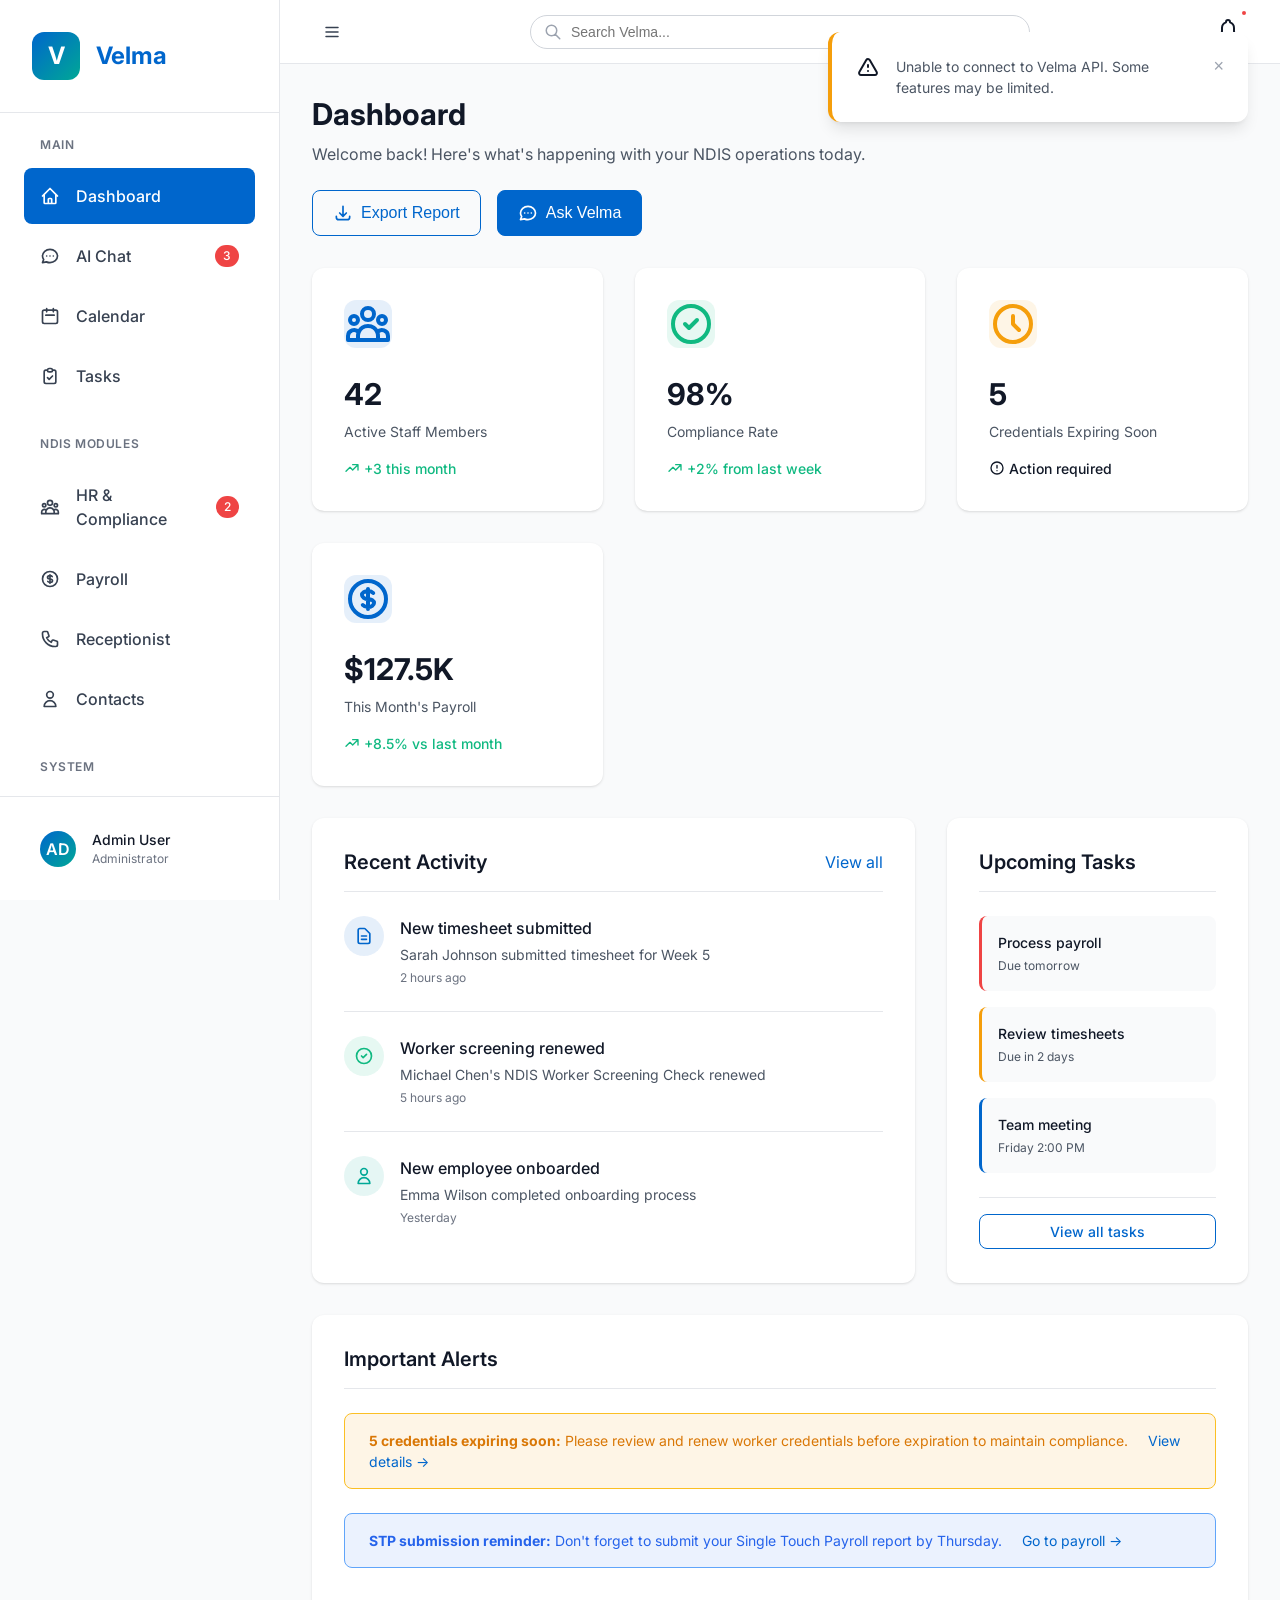
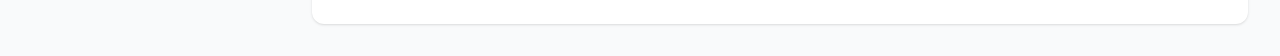
==== frontend/index.html @ ee61bc38 "Add clinical-styled HTML5 frontend with modern UX This commit adds a complete, production-ready fron" ====
<!DOCTYPE html>
<html lang="en">
<head>
    <meta charset="UTF-8">
    <meta name="viewport" content="width=device-width, initial-scale=1.0">
    <meta name="description" content="Velma - NDIS Virtual AI Executive Suite">
    <title>Velma Dashboard - NDIS AI Assistant</title>

    <!-- Fonts -->
    <link rel="preconnect" href="https://fonts.googleapis.com">
    <link rel="preconnect" href="https://fonts.gstatic.com" crossorigin>
    <link href="https://fonts.googleapis.com/css2?family=Inter:wght@400;500;600;700&display=swap" rel="stylesheet">

    <!-- Styles -->
    <link rel="stylesheet" href="css/velma-core.css">
    <link rel="stylesheet" href="css/velma-components.css">

    <!-- Favicon -->
    <link rel="icon" href="data:image/svg+xml,<svg xmlns='http://www.w3.org/2000/svg' viewBox='0 0 100 100'><text y='.9em' font-size='90'>🤖</text></svg>">
</head>
<body>
    <!-- Sidebar Navigation -->
    <aside class="sidebar" id="sidebar">
        <div class="sidebar-header">
            <a href="index.html" class="sidebar-logo">
                <div class="sidebar-logo-icon">V</div>
                <span>Velma</span>
            </a>
        </div>

        <nav class="sidebar-nav">
            <!-- Main Navigation -->
            <div class="sidebar-nav-section">
                <h6 class="sidebar-nav-title">Main</h6>
                <a href="index.html" class="sidebar-nav-item active">
                    <svg class="sidebar-nav-icon" fill="none" stroke="currentColor" viewBox="0 0 24 24">
                        <path stroke-linecap="round" stroke-linejoin="round" stroke-width="2" d="M3 12l2-2m0 0l7-7 7 7M5 10v10a1 1 0 001 1h3m10-11l2 2m-2-2v10a1 1 0 01-1 1h-3m-6 0a1 1 0 001-1v-4a1 1 0 011-1h2a1 1 0 011 1v4a1 1 0 001 1m-6 0h6"/>
                    </svg>
                    Dashboard
                </a>
                <a href="chat.html" class="sidebar-nav-item">
                    <svg class="sidebar-nav-icon" fill="none" stroke="currentColor" viewBox="0 0 24 24">
                        <path stroke-linecap="round" stroke-linejoin="round" stroke-width="2" d="M8 12h.01M12 12h.01M16 12h.01M21 12c0 4.418-4.03 8-9 8a9.863 9.863 0 01-4.255-.949L3 20l1.395-3.72C3.512 15.042 3 13.574 3 12c0-4.418 4.03-8 9-8s9 3.582 9 8z"/>
                    </svg>
                    AI Chat
                    <span class="sidebar-nav-badge">3</span>
                </a>
                <a href="calendar.html" class="sidebar-nav-item">
                    <svg class="sidebar-nav-icon" fill="none" stroke="currentColor" viewBox="0 0 24 24">
                        <path stroke-linecap="round" stroke-linejoin="round" stroke-width="2" d="M8 7V3m8 4V3m-9 8h10M5 21h14a2 2 0 002-2V7a2 2 0 00-2-2H5a2 2 0 00-2 2v12a2 2 0 002 2z"/>
                    </svg>
                    Calendar
                </a>
                <a href="tasks.html" class="sidebar-nav-item">
                    <svg class="sidebar-nav-icon" fill="none" stroke="currentColor" viewBox="0 0 24 24">
                        <path stroke-linecap="round" stroke-linejoin="round" stroke-width="2" d="M9 5H7a2 2 0 00-2 2v12a2 2 0 002 2h10a2 2 0 002-2V7a2 2 0 00-2-2h-2M9 5a2 2 0 002 2h2a2 2 0 002-2M9 5a2 2 0 012-2h2a2 2 0 012 2m-6 9l2 2 4-4"/>
                    </svg>
                    Tasks
                </a>
            </div>

            <!-- NDIS Modules -->
            <div class="sidebar-nav-section">
                <h6 class="sidebar-nav-title">NDIS Modules</h6>
                <a href="hr.html" class="sidebar-nav-item">
                    <svg class="sidebar-nav-icon" fill="none" stroke="currentColor" viewBox="0 0 24 24">
                        <path stroke-linecap="round" stroke-linejoin="round" stroke-width="2" d="M17 20h5v-2a3 3 0 00-5.356-1.857M17 20H7m10 0v-2c0-.656-.126-1.283-.356-1.857M7 20H2v-2a3 3 0 015.356-1.857M7 20v-2c0-.656.126-1.283.356-1.857m0 0a5.002 5.002 0 019.288 0M15 7a3 3 0 11-6 0 3 3 0 016 0zm6 3a2 2 0 11-4 0 2 2 0 014 0zM7 10a2 2 0 11-4 0 2 2 0 014 0z"/>
                    </svg>
                    HR & Compliance
                    <span class="sidebar-nav-badge">2</span>
                </a>
                <a href="payroll.html" class="sidebar-nav-item">
                    <svg class="sidebar-nav-icon" fill="none" stroke="currentColor" viewBox="0 0 24 24">
                        <path stroke-linecap="round" stroke-linejoin="round" stroke-width="2" d="M12 8c-1.657 0-3 .895-3 2s1.343 2 3 2 3 .895 3 2-1.343 2-3 2m0-8c1.11 0 2.08.402 2.599 1M12 8V7m0 1v8m0 0v1m0-1c-1.11 0-2.08-.402-2.599-1M21 12a9 9 0 11-18 0 9 9 0 0118 0z"/>
                    </svg>
                    Payroll
                </a>
                <a href="receptionist.html" class="sidebar-nav-item">
                    <svg class="sidebar-nav-icon" fill="none" stroke="currentColor" viewBox="0 0 24 24">
                        <path stroke-linecap="round" stroke-linejoin="round" stroke-width="2" d="M3 5a2 2 0 012-2h3.28a1 1 0 01.948.684l1.498 4.493a1 1 0 01-.502 1.21l-2.257 1.13a11.042 11.042 0 005.516 5.516l1.13-2.257a1 1 0 011.21-.502l4.493 1.498a1 1 0 01.684.949V19a2 2 0 01-2 2h-1C9.716 21 3 14.284 3 6V5z"/>
                    </svg>
                    Receptionist
                </a>
                <a href="contacts.html" class="sidebar-nav-item">
                    <svg class="sidebar-nav-icon" fill="none" stroke="currentColor" viewBox="0 0 24 24">
                        <path stroke-linecap="round" stroke-linejoin="round" stroke-width="2" d="M16 7a4 4 0 11-8 0 4 4 0 018 0zM12 14a7 7 0 00-7 7h14a7 7 0 00-7-7z"/>
                    </svg>
                    Contacts
                </a>
            </div>

            <!-- Settings -->
            <div class="sidebar-nav-section">
                <h6 class="sidebar-nav-title">System</h6>
                <a href="settings.html" class="sidebar-nav-item">
                    <svg class="sidebar-nav-icon" fill="none" stroke="currentColor" viewBox="0 0 24 24">
                        <path stroke-linecap="round" stroke-linejoin="round" stroke-width="2" d="M10.325 4.317c.426-1.756 2.924-1.756 3.35 0a1.724 1.724 0 002.573 1.066c1.543-.94 3.31.826 2.37 2.37a1.724 1.724 0 001.065 2.572c1.756.426 1.756 2.924 0 3.35a1.724 1.724 0 00-1.066 2.573c.94 1.543-.826 3.31-2.37 2.37a1.724 1.724 0 00-2.572 1.065c-.426 1.756-2.924 1.756-3.35 0a1.724 1.724 0 00-2.573-1.066c-1.543.94-3.31-.826-2.37-2.37a1.724 1.724 0 00-1.065-2.572c-1.756-.426-1.756-2.924 0-3.35a1.724 1.724 0 001.066-2.573c-.94-1.543.826-3.31 2.37-2.37.996.608 2.296.07 2.572-1.065z"/>
                        <path stroke-linecap="round" stroke-linejoin="round" stroke-width="2" d="M15 12a3 3 0 11-6 0 3 3 0 016 0z"/>
                    </svg>
                    Settings
                </a>
                <a href="help.html" class="sidebar-nav-item">
                    <svg class="sidebar-nav-icon" fill="none" stroke="currentColor" viewBox="0 0 24 24">
                        <path stroke-linecap="round" stroke-linejoin="round" stroke-width="2" d="M8.228 9c.549-1.165 2.03-2 3.772-2 2.21 0 4 1.343 4 3 0 1.4-1.278 2.575-3.006 2.907-.542.104-.994.54-.994 1.093m0 3h.01M21 12a9 9 0 11-18 0 9 9 0 0118 0z"/>
                    </svg>
                    Help
                </a>
            </div>
        </nav>

        <div class="sidebar-footer">
            <div class="topbar-user">
                <div class="topbar-user-avatar">AD</div>
                <div class="topbar-user-info">
                    <div class="topbar-user-name">Admin User</div>
                    <div class="topbar-user-role">Administrator</div>
                </div>
            </div>
        </div>
    </aside>

    <!-- Top Bar -->
    <header class="topbar">
        <button class="btn btn-ghost btn-icon" id="menuToggle" aria-label="Toggle menu">
            <svg width="24" height="24" fill="none" stroke="currentColor" viewBox="0 0 24 24">
                <path stroke-linecap="round" stroke-linejoin="round" stroke-width="2" d="M4 6h16M4 12h16M4 18h16"/>
            </svg>
        </button>

        <div class="topbar-search">
            <svg class="topbar-search-icon" fill="none" stroke="currentColor" viewBox="0 0 24 24">
                <path stroke-linecap="round" stroke-linejoin="round" stroke-width="2" d="M21 21l-6-6m2-5a7 7 0 11-14 0 7 7 0 0114 0z"/>
            </svg>
            <input type="search" placeholder="Search Velma..." aria-label="Search">
        </div>

        <div class="topbar-actions">
            <div class="topbar-notification" role="button" aria-label="Notifications">
                <svg width="24" height="24" fill="none" stroke="currentColor" viewBox="0 0 24 24">
                    <path stroke-linecap="round" stroke-linejoin="round" stroke-width="2" d="M15 17h5l-1.405-1.405A2.032 2.032 0 0118 14.158V11a6.002 6.002 0 00-4-5.659V5a2 2 0 10-4 0v.341C7.67 6.165 6 8.388 6 11v3.159c0 .538-.214 1.055-.595 1.436L4 17h5m6 0v1a3 3 0 11-6 0v-1m6 0H9"/>
                </svg>
                <span class="topbar-notification-badge"></span>
            </div>
        </div>
    </header>

    <!-- Main Content -->
    <main class="main-content">
        <!-- Page Header -->
        <div class="page-header">
            <h1 class="page-title">Dashboard</h1>
            <p class="page-subtitle">Welcome back! Here's what's happening with your NDIS operations today.</p>
            <div class="page-actions">
                <button class="btn btn-outline">
                    <svg width="20" height="20" fill="none" stroke="currentColor" viewBox="0 0 24 24">
                        <path stroke-linecap="round" stroke-linejoin="round" stroke-width="2" d="M4 16v1a3 3 0 003 3h10a3 3 0 003-3v-1m-4-4l-4 4m0 0l-4-4m4 4V4"/>
                    </svg>
                    Export Report
                </button>
                <button class="btn btn-primary" onclick="window.location.href='chat.html'">
                    <svg width="20" height="20" fill="none" stroke="currentColor" viewBox="0 0 24 24">
                        <path stroke-linecap="round" stroke-linejoin="round" stroke-width="2" d="M8 12h.01M12 12h.01M16 12h.01M21 12c0 4.418-4.03 8-9 8a9.863 9.863 0 01-4.255-.949L3 20l1.395-3.72C3.512 15.042 3 13.574 3 12c0-4.418 4.03-8 9-8s9 3.582 9 8z"/>
                    </svg>
                    Ask Velma
                </button>
            </div>
        </div>

        <!-- Dashboard Stats -->
        <div class="dashboard-grid">
            <div class="stat-card">
                <div class="stat-card-header">
                    <div class="stat-card-icon primary">
                        <svg fill="none" stroke="currentColor" viewBox="0 0 24 24">
                            <path stroke-linecap="round" stroke-linejoin="round" stroke-width="2" d="M17 20h5v-2a3 3 0 00-5.356-1.857M17 20H7m10 0v-2c0-.656-.126-1.283-.356-1.857M7 20H2v-2a3 3 0 015.356-1.857M7 20v-2c0-.656.126-1.283.356-1.857m0 0a5.002 5.002 0 019.288 0M15 7a3 3 0 11-6 0 3 3 0 016 0zm6 3a2 2 0 11-4 0 2 2 0 014 0zM7 10a2 2 0 11-4 0 2 2 0 014 0z"/>
                        </svg>
                    </div>
                </div>
                <div class="stat-card-value">42</div>
                <div class="stat-card-label">Active Staff Members</div>
                <div class="stat-card-trend up">
                    <svg width="16" height="16" fill="none" stroke="currentColor" viewBox="0 0 24 24">
                        <path stroke-linecap="round" stroke-linejoin="round" stroke-width="2" d="M13 7h8m0 0v8m0-8l-8 8-4-4-6 6"/>
                    </svg>
                    <span>+3 this month</span>
                </div>
            </div>

            <div class="stat-card">
                <div class="stat-card-header">
                    <div class="stat-card-icon success">
                        <svg fill="none" stroke="currentColor" viewBox="0 0 24 24">
                            <path stroke-linecap="round" stroke-linejoin="round" stroke-width="2" d="M9 12l2 2 4-4m6 2a9 9 0 11-18 0 9 9 0 0118 0z"/>
                        </svg>
                    </div>
                </div>
                <div class="stat-card-value">98%</div>
                <div class="stat-card-label">Compliance Rate</div>
                <div class="stat-card-trend up">
                    <svg width="16" height="16" fill="none" stroke="currentColor" viewBox="0 0 24 24">
                        <path stroke-linecap="round" stroke-linejoin="round" stroke-width="2" d="M13 7h8m0 0v8m0-8l-8 8-4-4-6 6"/>
                    </svg>
                    <span>+2% from last week</span>
                </div>
            </div>

            <div class="stat-card">
                <div class="stat-card-header">
                    <div class="stat-card-icon warning">
                        <svg fill="none" stroke="currentColor" viewBox="0 0 24 24">
                            <path stroke-linecap="round" stroke-linejoin="round" stroke-width="2" d="M12 8v4l3 3m6-3a9 9 0 11-18 0 9 9 0 0118 0z"/>
                        </svg>
                    </div>
                </div>
                <div class="stat-card-value">5</div>
                <div class="stat-card-label">Credentials Expiring Soon</div>
                <div class="stat-card-trend">
                    <svg width="16" height="16" fill="none" stroke="currentColor" viewBox="0 0 24 24">
                        <path stroke-linecap="round" stroke-linejoin="round" stroke-width="2" d="M12 8v4m0 4h.01M21 12a9 9 0 11-18 0 9 9 0 0118 0z"/>
                    </svg>
                    <span>Action required</span>
                </div>
            </div>

            <div class="stat-card">
                <div class="stat-card-header">
                    <div class="stat-card-icon primary">
                        <svg fill="none" stroke="currentColor" viewBox="0 0 24 24">
                            <path stroke-linecap="round" stroke-linejoin="round" stroke-width="2" d="M12 8c-1.657 0-3 .895-3 2s1.343 2 3 2 3 .895 3 2-1.343 2-3 2m0-8c1.11 0 2.08.402 2.599 1M12 8V7m0 1v8m0 0v1m0-1c-1.11 0-2.08-.402-2.599-1M21 12a9 9 0 11-18 0 9 9 0 0118 0z"/>
                        </svg>
                    </div>
                </div>
                <div class="stat-card-value">$127.5K</div>
                <div class="stat-card-label">This Month's Payroll</div>
                <div class="stat-card-trend up">
                    <svg width="16" height="16" fill="none" stroke="currentColor" viewBox="0 0 24 24">
                        <path stroke-linecap="round" stroke-linejoin="round" stroke-width="2" d="M13 7h8m0 0v8m0-8l-8 8-4-4-6 6"/>
                    </svg>
                    <span>+8.5% vs last month</span>
                </div>
            </div>
        </div>

        <!-- Quick Actions & Recent Activity -->
        <div style="display: grid; grid-template-columns: 2fr 1fr; gap: var(--spacing-xl); margin-bottom: var(--spacing-xl);">
            <!-- Recent Activity -->
            <div class="card">
                <div class="card-header">
                    <h3 class="card-title">Recent Activity</h3>
                    <a href="#" class="text-primary">View all</a>
                </div>
                <div class="card-body">
                    <div style="display: flex; flex-direction: column; gap: var(--spacing-lg);">
                        <div style="display: flex; gap: var(--spacing-md); padding-bottom: var(--spacing-lg); border-bottom: 1px solid var(--color-gray-200);">
                            <div style="width: 40px; height: 40px; border-radius: var(--radius-full); background-color: rgba(0, 102, 204, 0.1); color: var(--color-primary); display: flex; align-items: center; justify-content: center; flex-shrink: 0;">
                                <svg width="20" height="20" fill="none" stroke="currentColor" viewBox="0 0 24 24">
                                    <path stroke-linecap="round" stroke-linejoin="round" stroke-width="2" d="M9 12h6m-6 4h6m2 5H7a2 2 0 01-2-2V5a2 2 0 012-2h5.586a1 1 0 01.707.293l5.414 5.414a1 1 0 01.293.707V19a2 2 0 01-2 2z"/>
                                </svg>
                            </div>
                            <div style="flex: 1;">
                                <div style="font-weight: var(--font-weight-medium); color: var(--color-gray-900); margin-bottom: var(--spacing-xs);">New timesheet submitted</div>
                                <div style="font-size: var(--font-size-sm); color: var(--color-gray-600);">Sarah Johnson submitted timesheet for Week 5</div>
                                <div style="font-size: var(--font-size-xs); color: var(--color-gray-500); margin-top: var(--spacing-xs);">2 hours ago</div>
                            </div>
                        </div>

                        <div style="display: flex; gap: var(--spacing-md); padding-bottom: var(--spacing-lg); border-bottom: 1px solid var(--color-gray-200);">
                            <div style="width: 40px; height: 40px; border-radius: var(--radius-full); background-color: rgba(16, 185, 129, 0.1); color: var(--color-success); display: flex; align-items: center; justify-content: center; flex-shrink: 0;">
                                <svg width="20" height="20" fill="none" stroke="currentColor" viewBox="0 0 24 24">
                                    <path stroke-linecap="round" stroke-linejoin="round" stroke-width="2" d="M9 12l2 2 4-4m6 2a9 9 0 11-18 0 9 9 0 0118 0z"/>
                                </svg>
                            </div>
                            <div style="flex: 1;">
                                <div style="font-weight: var(--font-weight-medium); color: var(--color-gray-900); margin-bottom: var(--spacing-xs);">Worker screening renewed</div>
                                <div style="font-size: var(--font-size-sm); color: var(--color-gray-600);">Michael Chen's NDIS Worker Screening Check renewed</div>
                                <div style="font-size: var(--font-size-xs); color: var(--color-gray-500); margin-top: var(--spacing-xs);">5 hours ago</div>
                            </div>
                        </div>

                        <div style="display: flex; gap: var(--spacing-md);">
                            <div style="width: 40px; height: 40px; border-radius: var(--radius-full); background-color: rgba(0, 168, 150, 0.1); color: var(--color-secondary); display: flex; align-items: center; justify-content: center; flex-shrink: 0;">
                                <svg width="20" height="20" fill="none" stroke="currentColor" viewBox="0 0 24 24">
                                    <path stroke-linecap="round" stroke-linejoin="round" stroke-width="2" d="M16 7a4 4 0 11-8 0 4 4 0 018 0zM12 14a7 7 0 00-7 7h14a7 7 0 00-7-7z"/>
                                </svg>
                            </div>
                            <div style="flex: 1;">
                                <div style="font-weight: var(--font-weight-medium); color: var(--color-gray-900); margin-bottom: var(--spacing-xs);">New employee onboarded</div>
                                <div style="font-size: var(--font-size-sm); color: var(--color-gray-600);">Emma Wilson completed onboarding process</div>
                                <div style="font-size: var(--font-size-xs); color: var(--color-gray-500); margin-top: var(--spacing-xs);">Yesterday</div>
                            </div>
                        </div>
                    </div>
                </div>
            </div>

            <!-- Upcoming Tasks -->
            <div class="card">
                <div class="card-header">
                    <h3 class="card-title">Upcoming Tasks</h3>
                </div>
                <div class="card-body">
                    <div style="display: flex; flex-direction: column; gap: var(--spacing-md);">
                        <div style="padding: var(--spacing-md); background-color: var(--color-gray-50); border-radius: var(--radius-lg); border-left: 3px solid var(--color-error);">
                            <div style="font-weight: var(--font-weight-medium); font-size: var(--font-size-sm); margin-bottom: var(--spacing-xs);">Process payroll</div>
                            <div style="font-size: var(--font-size-xs); color: var(--color-gray-600);">Due tomorrow</div>
                        </div>
                        <div style="padding: var(--spacing-md); background-color: var(--color-gray-50); border-radius: var(--radius-lg); border-left: 3px solid var(--color-warning);">
                            <div style="font-weight: var(--font-weight-medium); font-size: var(--font-size-sm); margin-bottom: var(--spacing-xs);">Review timesheets</div>
                            <div style="font-size: var(--font-size-xs); color: var(--color-gray-600);">Due in 2 days</div>
                        </div>
                        <div style="padding: var(--spacing-md); background-color: var(--color-gray-50); border-radius: var(--radius-lg); border-left: 3px solid var(--color-primary);">
                            <div style="font-weight: var(--font-weight-medium); font-size: var(--font-size-sm); margin-bottom: var(--spacing-xs);">Team meeting</div>
                            <div style="font-size: var(--font-size-xs); color: var(--color-gray-600);">Friday 2:00 PM</div>
                        </div>
                    </div>
                </div>
                <div class="card-footer">
                    <a href="tasks.html" class="btn btn-outline btn-sm w-100">View all tasks</a>
                </div>
            </div>
        </div>

        <!-- Alerts & Notifications -->
        <div class="card">
            <div class="card-header">
                <h3 class="card-title">Important Alerts</h3>
            </div>
            <div class="card-body">
                <div class="alert alert-warning">
                    <strong>5 credentials expiring soon:</strong> Please review and renew worker credentials before expiration to maintain compliance.
                    <a href="hr.html" style="margin-left: var(--spacing-md);">View details →</a>
                </div>
                <div class="alert alert-info mb-0">
                    <strong>STP submission reminder:</strong> Don't forget to submit your Single Touch Payroll report by Thursday.
                    <a href="payroll.html" style="margin-left: var(--spacing-md);">Go to payroll →</a>
                </div>
            </div>
        </div>
    </main>

    <!-- Toast Container -->
    <div class="toast-container" id="toastContainer"></div>

    <!-- Scripts -->
    <script src="js/velma-core.js"></script>
    <script src="js/dashboard.js"></script>
</body>
</html>
---- frontend/css/velma-core.css ----
/*
 * Velma Clinical UI Framework
 * Modern, accessible, clinical-styled design system
 */

/* ===== CSS Variables (Design Tokens) ===== */
:root {
  /* Clinical Color Palette */
  --color-primary: #0066CC;
  --color-primary-light: #3385DB;
  --color-primary-dark: #004C99;
  --color-secondary: #00A896;
  --color-secondary-light: #33BBA9;
  --color-secondary-dark: #008577;

  /* Neutral Colors */
  --color-white: #FFFFFF;
  --color-gray-50: #F9FAFB;
  --color-gray-100: #F3F4F6;
  --color-gray-200: #E5E7EB;
  --color-gray-300: #D1D5DB;
  --color-gray-400: #9CA3AF;
  --color-gray-500: #6B7280;
  --color-gray-600: #4B5563;
  --color-gray-700: #374151;
  --color-gray-800: #1F2937;
  --color-gray-900: #111827;

  /* Semantic Colors */
  --color-success: #10B981;
  --color-success-light: #34D399;
  --color-success-dark: #059669;
  --color-warning: #F59E0B;
  --color-warning-light: #FBBF24;
  --color-warning-dark: #D97706;
  --color-error: #EF4444;
  --color-error-light: #F87171;
  --color-error-dark: #DC2626;
  --color-info: #3B82F6;
  --color-info-light: #60A5FA;
  --color-info-dark: #2563EB;

  /* Typography */
  --font-primary: 'Inter', -apple-system, BlinkMacSystemFont, 'Segoe UI', 'Roboto', 'Oxygen', 'Ubuntu', sans-serif;
  --font-mono: 'JetBrains Mono', 'SF Mono', Monaco, 'Cascadia Code', 'Roboto Mono', monospace;

  --font-size-xs: 0.75rem;      /* 12px */
  --font-size-sm: 0.875rem;     /* 14px */
  --font-size-base: 1rem;       /* 16px */
  --font-size-lg: 1.125rem;     /* 18px */
  --font-size-xl: 1.25rem;      /* 20px */
  --font-size-2xl: 1.5rem;      /* 24px */
  --font-size-3xl: 1.875rem;    /* 30px */
  --font-size-4xl: 2.25rem;     /* 36px */

  --font-weight-normal: 400;
  --font-weight-medium: 500;
  --font-weight-semibold: 600;
  --font-weight-bold: 700;

  --line-height-tight: 1.25;
  --line-height-normal: 1.5;
  --line-height-relaxed: 1.75;

  /* Spacing */
  --spacing-xs: 0.25rem;    /* 4px */
  --spacing-sm: 0.5rem;     /* 8px */
  --spacing-md: 1rem;       /* 16px */
  --spacing-lg: 1.5rem;     /* 24px */
  --spacing-xl: 2rem;       /* 32px */
  --spacing-2xl: 3rem;      /* 48px */
  --spacing-3xl: 4rem;      /* 64px */

  /* Border Radius */
  --radius-sm: 0.25rem;     /* 4px */
  --radius-md: 0.375rem;    /* 6px */
  --radius-lg: 0.5rem;      /* 8px */
  --radius-xl: 0.75rem;     /* 12px */
  --radius-2xl: 1rem;       /* 16px */
  --radius-full: 9999px;

  /* Shadows */
  --shadow-xs: 0 1px 2px 0 rgb(0 0 0 / 0.05);
  --shadow-sm: 0 1px 3px 0 rgb(0 0 0 / 0.1), 0 1px 2px -1px rgb(0 0 0 / 0.1);
  --shadow-md: 0 4px 6px -1px rgb(0 0 0 / 0.1), 0 2px 4px -2px rgb(0 0 0 / 0.1);
  --shadow-lg: 0 10px 15px -3px rgb(0 0 0 / 0.1), 0 4px 6px -4px rgb(0 0 0 / 0.1);
  --shadow-xl: 0 20px 25px -5px rgb(0 0 0 / 0.1), 0 8px 10px -6px rgb(0 0 0 / 0.1);

  /* Transitions */
  --transition-fast: 150ms cubic-bezier(0.4, 0, 0.2, 1);
  --transition-base: 200ms cubic-bezier(0.4, 0, 0.2, 1);
  --transition-slow: 300ms cubic-bezier(0.4, 0, 0.2, 1);

  /* Z-Index Scale */
  --z-dropdown: 1000;
  --z-sticky: 1020;
  --z-fixed: 1030;
  --z-modal-backdrop: 1040;
  --z-modal: 1050;
  --z-popover: 1060;
  --z-tooltip: 1070;
  --z-notification: 1080;
}

/* ===== Reset & Base Styles ===== */
*, *::before, *::after {
  box-sizing: border-box;
  margin: 0;
  padding: 0;
}

html {
  font-size: 16px;
  -webkit-font-smoothing: antialiased;
  -moz-osx-font-smoothing: grayscale;
  text-rendering: optimizeLegibility;
}

body {
  font-family: var(--font-primary);
  font-size: var(--font-size-base);
  font-weight: var(--font-weight-normal);
  line-height: var(--line-height-normal);
  color: var(--color-gray-900);
  background-color: var(--color-gray-50);
  overflow-x: hidden;
}

/* ===== Typography ===== */
h1, h2, h3, h4, h5, h6 {
  font-weight: var(--font-weight-semibold);
  line-height: var(--line-height-tight);
  color: var(--color-gray-900);
  margin-bottom: var(--spacing-md);
}

h1 { font-size: var(--font-size-4xl); }
h2 { font-size: var(--font-size-3xl); }
h3 { font-size: var(--font-size-2xl); }
h4 { font-size: var(--font-size-xl); }
h5 { font-size: var(--font-size-lg); }
h6 { font-size: var(--font-size-base); }

p {
  margin-bottom: var(--spacing-md);
  color: var(--color-gray-700);
}

a {
  color: var(--color-primary);
  text-decoration: none;
  transition: color var(--transition-fast);
}

a:hover {
  color: var(--color-primary-dark);
  text-decoration: underline;
}

a:focus-visible {
  outline: 2px solid var(--color-primary);
  outline-offset: 2px;
  border-radius: var(--radius-sm);
}

code {
  font-family: var(--font-mono);
  font-size: 0.875em;
  background-color: var(--color-gray-100);
  padding: 0.125rem 0.375rem;
  border-radius: var(--radius-sm);
  color: var(--color-gray-800);
}

/* ===== Layout ===== */
.container {
  width: 100%;
  max-width: 1280px;
  margin: 0 auto;
  padding: 0 var(--spacing-lg);
}

.container-fluid {
  width: 100%;
  padding: 0 var(--spacing-lg);
}

/* ===== Cards ===== */
.card {
  background-color: var(--color-white);
  border-radius: var(--radius-xl);
  box-shadow: var(--shadow-sm);
  padding: var(--spacing-xl);
  transition: box-shadow var(--transition-base);
}

.card:hover {
  box-shadow: var(--shadow-md);
}

.card-header {
  display: flex;
  align-items: center;
  justify-content: space-between;
  margin-bottom: var(--spacing-lg);
  padding-bottom: var(--spacing-md);
  border-bottom: 1px solid var(--color-gray-200);
}

.card-title {
  font-size: var(--font-size-xl);
  font-weight: var(--font-weight-semibold);
  color: var(--color-gray-900);
  margin: 0;
}

.card-body {
  margin-bottom: var(--spacing-lg);
}

.card-footer {
  display: flex;
  align-items: center;
  justify-content: flex-end;
  gap: var(--spacing-md);
  padding-top: var(--spacing-md);
  border-top: 1px solid var(--color-gray-200);
}

/* ===== Buttons ===== */
.btn {
  display: inline-flex;
  align-items: center;
  justify-content: center;
  gap: var(--spacing-sm);
  padding: 0.625rem 1.25rem;
  font-size: var(--font-size-base);
  font-weight: var(--font-weight-medium);
  line-height: 1.5;
  text-align: center;
  text-decoration: none;
  white-space: nowrap;
  vertical-align: middle;
  cursor: pointer;
  user-select: none;
  border: 1px solid transparent;
  border-radius: var(--radius-lg);
  transition: all var(--transition-base);
}

.btn:focus-visible {
  outline: 2px solid var(--color-primary);
  outline-offset: 2px;
}

.btn:disabled {
  opacity: 0.5;
  cursor: not-allowed;
}

.btn-primary {
  color: var(--color-white);
  background-color: var(--color-primary);
  border-color: var(--color-primary);
}

.btn-primary:hover:not(:disabled) {
  background-color: var(--color-primary-dark);
  border-color: var(--color-primary-dark);
  transform: translateY(-1px);
  box-shadow: var(--shadow-md);
}

.btn-secondary {
  color: var(--color-white);
  background-color: var(--color-secondary);
  border-color: var(--color-secondary);
}

.btn-secondary:hover:not(:disabled) {
  background-color: var(--color-secondary-dark);
  border-color: var(--color-secondary-dark);
  transform: translateY(-1px);
  box-shadow: var(--shadow-md);
}

.btn-outline {
  color: var(--color-primary);
  background-color: transparent;
  border-color: var(--color-primary);
}

.btn-outline:hover:not(:disabled) {
  color: var(--color-white);
  background-color: var(--color-primary);
}

.btn-ghost {
  color: var(--color-gray-700);
  background-color: transparent;
  border-color: transparent;
}

.btn-ghost:hover:not(:disabled) {
  color: var(--color-gray-900);
  background-color: var(--color-gray-100);
}

.btn-success {
  color: var(--color-white);
  background-color: var(--color-success);
  border-color: var(--color-success);
}

.btn-success:hover:not(:disabled) {
  background-color: var(--color-success-dark);
  border-color: var(--color-success-dark);
}

.btn-warning {
  color: var(--color-white);
  background-color: var(--color-warning);
  border-color: var(--color-warning);
}

.btn-error {
  color: var(--color-white);
  background-color: var(--color-error);
  border-color: var(--color-error);
}

.btn-sm {
  padding: 0.375rem 0.875rem;
  font-size: var(--font-size-sm);
}

.btn-lg {
  padding: 0.875rem 1.75rem;
  font-size: var(--font-size-lg);
}

.btn-icon {
  padding: 0.625rem;
  width: 2.5rem;
  height: 2.5rem;
}

/* ===== Forms ===== */
.form-group {
  margin-bottom: var(--spacing-lg);
}

.form-label {
  display: block;
  margin-bottom: var(--spacing-sm);
  font-size: var(--font-size-sm);
  font-weight: var(--font-weight-medium);
  color: var(--color-gray-700);
}

.form-label-required::after {
  content: '*';
  color: var(--color-error);
  margin-left: var(--spacing-xs);
}

.form-control {
  display: block;
  width: 100%;
  padding: 0.625rem 0.875rem;
  font-size: var(--font-size-base);
  font-weight: var(--font-weight-normal);
  line-height: 1.5;
  color: var(--color-gray-900);
  background-color: var(--color-white);
  background-clip: padding-box;
  border: 1px solid var(--color-gray-300);
  border-radius: var(--radius-lg);
  transition: border-color var(--transition-base), box-shadow var(--transition-base);
}

.form-control:focus {
  outline: none;
  border-color: var(--color-primary);
  box-shadow: 0 0 0 3px rgba(0, 102, 204, 0.1);
}

.form-control::placeholder {
  color: var(--color-gray-400);
  opacity: 1;
}

.form-control:disabled {
  background-color: var(--color-gray-100);
  opacity: 0.6;
  cursor: not-allowed;
}

.form-select {
  display: block;
  width: 100%;
  padding: 0.625rem 2.5rem 0.625rem 0.875rem;
  font-size: var(--font-size-base);
  font-weight: var(--font-weight-normal);
  line-height: 1.5;
  color: var(--color-gray-900);
  background-color: var(--color-white);
  background-image: url("data:image/svg+xml,%3csvg xmlns='http://www.w3.org/2000/svg' viewBox='0 0 16 16'%3e%3cpath fill='none' stroke='%23343a40' stroke-linecap='round' stroke-linejoin='round' stroke-width='2' d='M2 5l6 6 6-6'/%3e%3c/svg%3e");
  background-repeat: no-repeat;
  background-position: right 0.75rem center;
  background-size: 16px 12px;
  border: 1px solid var(--color-gray-300);
  border-radius: var(--radius-lg);
  appearance: none;
  transition: border-color var(--transition-base), box-shadow var(--transition-base);
}

.form-select:focus {
  outline: none;
  border-color: var(--color-primary);
  box-shadow: 0 0 0 3px rgba(0, 102, 204, 0.1);
}

.form-helper {
  display: block;
  margin-top: var(--spacing-xs);
  font-size: var(--font-size-sm);
  color: var(--color-gray-600);
}

.form-error {
  display: block;
  margin-top: var(--spacing-xs);
  font-size: var(--font-size-sm);
  color: var(--color-error);
}

.form-control.is-invalid {
  border-color: var(--color-error);
}

.form-control.is-invalid:focus {
  box-shadow: 0 0 0 3px rgba(239, 68, 68, 0.1);
}

/* ===== Badges ===== */
.badge {
  display: inline-flex;
  align-items: center;
  padding: 0.25rem 0.625rem;
  font-size: var(--font-size-xs);
  font-weight: var(--font-weight-medium);
  line-height: 1;
  text-align: center;
  white-space: nowrap;
  vertical-align: baseline;
  border-radius: var(--radius-full);
}

.badge-primary {
  color: var(--color-primary-dark);
  background-color: rgba(0, 102, 204, 0.1);
}

.badge-success {
  color: var(--color-success-dark);
  background-color: rgba(16, 185, 129, 0.1);
}

.badge-warning {
  color: var(--color-warning-dark);
  background-color: rgba(245, 158, 11, 0.1);
}

.badge-error {
  color: var(--color-error-dark);
  background-color: rgba(239, 68, 68, 0.1);
}

.badge-info {
  color: var(--color-info-dark);
  background-color: rgba(59, 130, 246, 0.1);
}

.badge-gray {
  color: var(--color-gray-700);
  background-color: var(--color-gray-100);
}

/* ===== Alerts ===== */
.alert {
  position: relative;
  padding: var(--spacing-md) var(--spacing-lg);
  margin-bottom: var(--spacing-lg);
  border: 1px solid transparent;
  border-radius: var(--radius-lg);
  font-size: var(--font-size-sm);
}

.alert-success {
  color: var(--color-success-dark);
  background-color: rgba(16, 185, 129, 0.1);
  border-color: var(--color-success-light);
}

.alert-warning {
  color: var(--color-warning-dark);
  background-color: rgba(245, 158, 11, 0.1);
  border-color: var(--color-warning-light);
}

.alert-error {
  color: var(--color-error-dark);
  background-color: rgba(239, 68, 68, 0.1);
  border-color: var(--color-error-light);
}

.alert-info {
  color: var(--color-info-dark);
  background-color: rgba(59, 130, 246, 0.1);
  border-color: var(--color-info-light);
}

/* ===== Loading Spinner ===== */
.spinner {
  display: inline-block;
  width: 1.5rem;
  height: 1.5rem;
  border: 2px solid var(--color-gray-200);
  border-top-color: var(--color-primary);
  border-radius: 50%;
  animation: spin 0.6s linear infinite;
}

@keyframes spin {
  to { transform: rotate(360deg); }
}

.spinner-sm {
  width: 1rem;
  height: 1rem;
  border-width: 2px;
}

.spinner-lg {
  width: 2.5rem;
  height: 2.5rem;
  border-width: 3px;
}

/* ===== Utility Classes ===== */
.text-center { text-align: center; }
.text-left { text-align: left; }
.text-right { text-align: right; }

.text-primary { color: var(--color-primary); }
.text-secondary { color: var(--color-secondary); }
.text-success { color: var(--color-success); }
.text-warning { color: var(--color-warning); }
.text-error { color: var(--color-error); }
.text-muted { color: var(--color-gray-500); }

.bg-primary { background-color: var(--color-primary); }
.bg-white { background-color: var(--color-white); }
.bg-gray-50 { background-color: var(--color-gray-50); }

.d-none { display: none; }
.d-block { display: block; }
.d-flex { display: flex; }
.d-grid { display: grid; }

.flex-column { flex-direction: column; }
.flex-wrap { flex-wrap: wrap; }
.align-items-center { align-items: center; }
.justify-content-center { justify-content: center; }
.justify-content-between { justify-content: space-between; }
.justify-content-end { justify-content: flex-end; }

.gap-xs { gap: var(--spacing-xs); }
.gap-sm { gap: var(--spacing-sm); }
.gap-md { gap: var(--spacing-md); }
.gap-lg { gap: var(--spacing-lg); }
.gap-xl { gap: var(--spacing-xl); }

.mt-auto { margin-top: auto; }
.mb-0 { margin-bottom: 0; }
.mb-sm { margin-bottom: var(--spacing-sm); }
.mb-md { margin-bottom: var(--spacing-md); }
.mb-lg { margin-bottom: var(--spacing-lg); }

.w-100 { width: 100%; }
.h-100 { height: 100%; }

.rounded { border-radius: var(--radius-lg); }
.rounded-full { border-radius: var(--radius-full); }

.shadow-sm { box-shadow: var(--shadow-sm); }
.shadow-md { box-shadow: var(--shadow-md); }
.shadow-lg { box-shadow: var(--shadow-lg); }

/* ===== Responsive ===== */
@media (max-width: 768px) {
  :root {
    --font-size-4xl: 1.875rem;
    --font-size-3xl: 1.5rem;
    --font-size-2xl: 1.25rem;
  }

  .container {
    padding: 0 var(--spacing-md);
  }

  .card {
    padding: var(--spacing-lg);
  }
}

/* ===== Accessibility ===== */
.sr-only {
  position: absolute;
  width: 1px;
  height: 1px;
  padding: 0;
  margin: -1px;
  overflow: hidden;
  clip: rect(0, 0, 0, 0);
  white-space: nowrap;
  border-width: 0;
}

.focus-visible:focus-visible {
  outline: 2px solid var(--color-primary);
  outline-offset: 2px;
}

/* Reduce motion for users who prefer it */
@media (prefers-reduced-motion: reduce) {
  *,
  *::before,
  *::after {
    animation-duration: 0.01ms !important;
    animation-iteration-count: 1 !important;
    transition-duration: 0.01ms !important;
  }
}
---- frontend/css/velma-components.css ----
/*
 * Velma Component Styles
 * Specialized components for the Velma interface
 */

/* ===== Navigation Sidebar ===== */
.sidebar {
  position: fixed;
  top: 0;
  left: 0;
  bottom: 0;
  width: 280px;
  background-color: var(--color-white);
  border-right: 1px solid var(--color-gray-200);
  z-index: var(--z-fixed);
  overflow-y: auto;
  transition: transform var(--transition-base);
}

.sidebar-header {
  padding: var(--spacing-xl);
  border-bottom: 1px solid var(--color-gray-200);
}

.sidebar-logo {
  display: flex;
  align-items: center;
  gap: var(--spacing-md);
  font-size: var(--font-size-2xl);
  font-weight: var(--font-weight-bold);
  color: var(--color-primary);
  text-decoration: none;
}

.sidebar-logo-icon {
  width: 48px;
  height: 48px;
  background: linear-gradient(135deg, var(--color-primary), var(--color-secondary));
  border-radius: var(--radius-xl);
  display: flex;
  align-items: center;
  justify-content: center;
  color: white;
  font-size: var(--font-size-2xl);
}

.sidebar-nav {
  padding: var(--spacing-lg);
}

.sidebar-nav-section {
  margin-bottom: var(--spacing-xl);
}

.sidebar-nav-title {
  font-size: var(--font-size-xs);
  font-weight: var(--font-weight-semibold);
  color: var(--color-gray-500);
  text-transform: uppercase;
  letter-spacing: 0.05em;
  margin-bottom: var(--spacing-md);
  padding: 0 var(--spacing-md);
}

.sidebar-nav-item {
  display: flex;
  align-items: center;
  gap: var(--spacing-md);
  padding: var(--spacing-md);
  color: var(--color-gray-700);
  font-weight: var(--font-weight-medium);
  border-radius: var(--radius-lg);
  transition: all var(--transition-base);
  margin-bottom: var(--spacing-xs);
  cursor: pointer;
  text-decoration: none;
}

.sidebar-nav-item:hover {
  background-color: var(--color-gray-100);
  color: var(--color-gray-900);
  text-decoration: none;
}

.sidebar-nav-item.active {
  background-color: var(--color-primary);
  color: var(--color-white);
}

.sidebar-nav-item.active:hover {
  background-color: var(--color-primary-dark);
}

.sidebar-nav-icon {
  width: 20px;
  height: 20px;
  flex-shrink: 0;
}

.sidebar-nav-badge {
  margin-left: auto;
  font-size: var(--font-size-xs);
  padding: 0.125rem 0.5rem;
  background-color: var(--color-error);
  color: white;
  border-radius: var(--radius-full);
}

.sidebar-footer {
  position: absolute;
  bottom: 0;
  left: 0;
  right: 0;
  padding: var(--spacing-lg);
  border-top: 1px solid var(--color-gray-200);
  background-color: var(--color-white);
}

/* ===== Top Bar ===== */
.topbar {
  position: fixed;
  top: 0;
  left: 280px;
  right: 0;
  height: 64px;
  background-color: var(--color-white);
  border-bottom: 1px solid var(--color-gray-200);
  z-index: var(--z-sticky);
  display: flex;
  align-items: center;
  justify-content: space-between;
  padding: 0 var(--spacing-xl);
  transition: left var(--transition-base);
}

.topbar-search {
  flex: 1;
  max-width: 500px;
  position: relative;
}

.topbar-search input {
  width: 100%;
  padding: 0.5rem 1rem 0.5rem 2.5rem;
  border: 1px solid var(--color-gray-300);
  border-radius: var(--radius-full);
  font-size: var(--font-size-sm);
  transition: all var(--transition-base);
}

.topbar-search input:focus {
  outline: none;
  border-color: var(--color-primary);
  box-shadow: 0 0 0 3px rgba(0, 102, 204, 0.1);
}

.topbar-search-icon {
  position: absolute;
  left: 0.875rem;
  top: 50%;
  transform: translateY(-50%);
  color: var(--color-gray-400);
  width: 18px;
  height: 18px;
}

.topbar-actions {
  display: flex;
  align-items: center;
  gap: var(--spacing-md);
}

.topbar-notification {
  position: relative;
  padding: var(--spacing-sm);
  border-radius: var(--radius-lg);
  cursor: pointer;
  transition: background-color var(--transition-base);
}

.topbar-notification:hover {
  background-color: var(--color-gray-100);
}

.topbar-notification-badge {
  position: absolute;
  top: 0;
  right: 0;
  width: 8px;
  height: 8px;
  background-color: var(--color-error);
  border-radius: 50%;
  border: 2px solid white;
}

.topbar-user {
  display: flex;
  align-items: center;
  gap: var(--spacing-md);
  padding: var(--spacing-sm) var(--spacing-md);
  border-radius: var(--radius-lg);
  cursor: pointer;
  transition: background-color var(--transition-base);
}

.topbar-user:hover {
  background-color: var(--color-gray-100);
}

.topbar-user-avatar {
  width: 36px;
  height: 36px;
  border-radius: var(--radius-full);
  background: linear-gradient(135deg, var(--color-primary), var(--color-secondary));
  color: white;
  display: flex;
  align-items: center;
  justify-content: center;
  font-weight: var(--font-weight-semibold);
}

.topbar-user-info {
  display: flex;
  flex-direction: column;
}

.topbar-user-name {
  font-size: var(--font-size-sm);
  font-weight: var(--font-weight-medium);
  color: var(--color-gray-900);
}

.topbar-user-role {
  font-size: var(--font-size-xs);
  color: var(--color-gray-500);
}

/* ===== Main Content Area ===== */
.main-content {
  margin-left: 280px;
  margin-top: 64px;
  padding: var(--spacing-xl);
  min-height: calc(100vh - 64px);
  transition: margin-left var(--transition-base);
}

.page-header {
  margin-bottom: var(--spacing-xl);
}

.page-title {
  font-size: var(--font-size-3xl);
  font-weight: var(--font-weight-bold);
  color: var(--color-gray-900);
  margin-bottom: var(--spacing-sm);
}

.page-subtitle {
  font-size: var(--font-size-base);
  color: var(--color-gray-600);
  margin-bottom: 0;
}

.page-actions {
  display: flex;
  align-items: center;
  gap: var(--spacing-md);
  margin-top: var(--spacing-lg);
}

/* ===== Dashboard Grid ===== */
.dashboard-grid {
  display: grid;
  grid-template-columns: repeat(auto-fit, minmax(280px, 1fr));
  gap: var(--spacing-xl);
  margin-bottom: var(--spacing-xl);
}

.stat-card {
  background-color: var(--color-white);
  border-radius: var(--radius-xl);
  padding: var(--spacing-xl);
  box-shadow: var(--shadow-sm);
  transition: all var(--transition-base);
}

.stat-card:hover {
  box-shadow: var(--shadow-md);
  transform: translateY(-2px);
}

.stat-card-header {
  display: flex;
  align-items: center;
  justify-content: space-between;
  margin-bottom: var(--spacing-lg);
}

.stat-card-icon {
  width: 48px;
  height: 48px;
  border-radius: var(--radius-xl);
  display: flex;
  align-items: center;
  justify-content: center;
  font-size: var(--font-size-xl);
}

.stat-card-icon.primary {
  background-color: rgba(0, 102, 204, 0.1);
  color: var(--color-primary);
}

.stat-card-icon.success {
  background-color: rgba(16, 185, 129, 0.1);
  color: var(--color-success);
}

.stat-card-icon.warning {
  background-color: rgba(245, 158, 11, 0.1);
  color: var(--color-warning);
}

.stat-card-icon.error {
  background-color: rgba(239, 68, 68, 0.1);
  color: var(--color-error);
}

.stat-card-value {
  font-size: var(--font-size-3xl);
  font-weight: var(--font-weight-bold);
  color: var(--color-gray-900);
  margin-bottom: var(--spacing-xs);
}

.stat-card-label {
  font-size: var(--font-size-sm);
  color: var(--color-gray-600);
  margin-bottom: var(--spacing-md);
}

.stat-card-trend {
  display: flex;
  align-items: center;
  gap: var(--spacing-xs);
  font-size: var(--font-size-sm);
  font-weight: var(--font-weight-medium);
}

.stat-card-trend.up {
  color: var(--color-success);
}

.stat-card-trend.down {
  color: var(--color-error);
}

/* ===== Chat Interface ===== */
.chat-container {
  display: flex;
  flex-direction: column;
  height: calc(100vh - 64px - var(--spacing-xl) * 2);
  background-color: var(--color-white);
  border-radius: var(--radius-xl);
  box-shadow: var(--shadow-sm);
  overflow: hidden;
}

.chat-messages {
  flex: 1;
  padding: var(--spacing-xl);
  overflow-y: auto;
  display: flex;
  flex-direction: column;
  gap: var(--spacing-lg);
}

.chat-message {
  display: flex;
  gap: var(--spacing-md);
  max-width: 80%;
}

.chat-message.user {
  align-self: flex-end;
  flex-direction: row-reverse;
}

.chat-message-avatar {
  width: 40px;
  height: 40px;
  border-radius: var(--radius-full);
  flex-shrink: 0;
  display: flex;
  align-items: center;
  justify-content: center;
  font-weight: var(--font-weight-semibold);
  color: white;
}

.chat-message.assistant .chat-message-avatar {
  background: linear-gradient(135deg, var(--color-primary), var(--color-secondary));
}

.chat-message.user .chat-message-avatar {
  background: linear-gradient(135deg, var(--color-gray-600), var(--color-gray-700));
}

.chat-message-content {
  flex: 1;
}

.chat-message-bubble {
  padding: var(--spacing-md) var(--spacing-lg);
  border-radius: var(--radius-xl);
  word-wrap: break-word;
}

.chat-message.assistant .chat-message-bubble {
  background-color: var(--color-gray-100);
  color: var(--color-gray-900);
  border-bottom-left-radius: var(--radius-sm);
}

.chat-message.user .chat-message-bubble {
  background-color: var(--color-primary);
  color: var(--color-white);
  border-bottom-right-radius: var(--radius-sm);
}

.chat-message-time {
  font-size: var(--font-size-xs);
  color: var(--color-gray-500);
  margin-top: var(--spacing-xs);
  padding: 0 var(--spacing-lg);
}

.chat-message.user .chat-message-time {
  text-align: right;
}

.chat-input-container {
  padding: var(--spacing-lg);
  border-top: 1px solid var(--color-gray-200);
  background-color: var(--color-white);
}

.chat-input-wrapper {
  display: flex;
  gap: var(--spacing-md);
  align-items: flex-end;
}

.chat-input {
  flex: 1;
  min-height: 44px;
  max-height: 120px;
  padding: var(--spacing-md);
  border: 1px solid var(--color-gray-300);
  border-radius: var(--radius-xl);
  font-family: var(--font-primary);
  font-size: var(--font-size-base);
  resize: none;
  transition: border-color var(--transition-base);
}

.chat-input:focus {
  outline: none;
  border-color: var(--color-primary);
  box-shadow: 0 0 0 3px rgba(0, 102, 204, 0.1);
}

.chat-typing-indicator {
  display: flex;
  gap: var(--spacing-xs);
  padding: var(--spacing-md) var(--spacing-lg);
  background-color: var(--color-gray-100);
  border-radius: var(--radius-xl);
  border-bottom-left-radius: var(--radius-sm);
  width: fit-content;
}

.chat-typing-dot {
  width: 8px;
  height: 8px;
  background-color: var(--color-gray-500);
  border-radius: 50%;
  animation: typing 1.4s infinite;
}

.chat-typing-dot:nth-child(2) {
  animation-delay: 0.2s;
}

.chat-typing-dot:nth-child(3) {
  animation-delay: 0.4s;
}

@keyframes typing {
  0%, 60%, 100% {
    opacity: 0.3;
    transform: translateY(0);
  }
  30% {
    opacity: 1;
    transform: translateY(-4px);
  }
}

/* ===== Tables ===== */
.table-container {
  overflow-x: auto;
  border-radius: var(--radius-xl);
  box-shadow: var(--shadow-sm);
}

.table {
  width: 100%;
  border-collapse: collapse;
  background-color: var(--color-white);
}

.table thead {
  background-color: var(--color-gray-50);
  border-bottom: 2px solid var(--color-gray-200);
}

.table th {
  padding: var(--spacing-md) var(--spacing-lg);
  text-align: left;
  font-size: var(--font-size-sm);
  font-weight: var(--font-weight-semibold);
  color: var(--color-gray-700);
  text-transform: uppercase;
  letter-spacing: 0.05em;
}

.table td {
  padding: var(--spacing-md) var(--spacing-lg);
  border-bottom: 1px solid var(--color-gray-200);
  font-size: var(--font-size-sm);
  color: var(--color-gray-900);
}

.table tbody tr {
  transition: background-color var(--transition-base);
}

.table tbody tr:hover {
  background-color: var(--color-gray-50);
}

.table tbody tr:last-child td {
  border-bottom: none;
}

/* ===== Modal ===== */
.modal-backdrop {
  position: fixed;
  top: 0;
  left: 0;
  right: 0;
  bottom: 0;
  background-color: rgba(0, 0, 0, 0.5);
  z-index: var(--z-modal-backdrop);
  display: flex;
  align-items: center;
  justify-content: center;
  opacity: 0;
  transition: opacity var(--transition-base);
}

.modal-backdrop.show {
  opacity: 1;
}

.modal {
  background-color: var(--color-white);
  border-radius: var(--radius-xl);
  box-shadow: var(--shadow-xl);
  max-width: 600px;
  width: 90%;
  max-height: 90vh;
  overflow-y: auto;
  transform: scale(0.9);
  transition: transform var(--transition-base);
}

.modal-backdrop.show .modal {
  transform: scale(1);
}

.modal-header {
  padding: var(--spacing-xl);
  border-bottom: 1px solid var(--color-gray-200);
  display: flex;
  align-items: center;
  justify-content: space-between;
}

.modal-title {
  font-size: var(--font-size-xl);
  font-weight: var(--font-weight-semibold);
  color: var(--color-gray-900);
  margin: 0;
}

.modal-close {
  background: none;
  border: none;
  font-size: var(--font-size-2xl);
  color: var(--color-gray-400);
  cursor: pointer;
  padding: 0;
  width: 32px;
  height: 32px;
  display: flex;
  align-items: center;
  justify-content: center;
  border-radius: var(--radius-lg);
  transition: all var(--transition-base);
}

.modal-close:hover {
  background-color: var(--color-gray-100);
  color: var(--color-gray-600);
}

.modal-body {
  padding: var(--spacing-xl);
}

.modal-footer {
  padding: var(--spacing-xl);
  border-top: 1px solid var(--color-gray-200);
  display: flex;
  align-items: center;
  justify-content: flex-end;
  gap: var(--spacing-md);
}

/* ===== Toast Notifications ===== */
.toast-container {
  position: fixed;
  top: var(--spacing-xl);
  right: var(--spacing-xl);
  z-index: var(--z-notification);
  display: flex;
  flex-direction: column;
  gap: var(--spacing-md);
}

.toast {
  background-color: var(--color-white);
  border-radius: var(--radius-xl);
  box-shadow: var(--shadow-lg);
  padding: var(--spacing-lg);
  min-width: 320px;
  max-width: 420px;
  display: flex;
  align-items: flex-start;
  gap: var(--spacing-md);
  transform: translateX(calc(100% + var(--spacing-xl)));
  opacity: 0;
  transition: all var(--transition-base);
  border-left: 4px solid var(--color-gray-300);
}

.toast.show {
  transform: translateX(0);
  opacity: 1;
}

.toast.success {
  border-left-color: var(--color-success);
}

.toast.warning {
  border-left-color: var(--color-warning);
}

.toast.error {
  border-left-color: var(--color-error);
}

.toast.info {
  border-left-color: var(--color-info);
}

.toast-icon {
  flex-shrink: 0;
  width: 24px;
  height: 24px;
}

.toast-content {
  flex: 1;
}

.toast-title {
  font-weight: var(--font-weight-semibold);
  color: var(--color-gray-900);
  margin-bottom: var(--spacing-xs);
}

.toast-message {
  font-size: var(--font-size-sm);
  color: var(--color-gray-600);
  margin: 0;
}

.toast-close {
  flex-shrink: 0;
  background: none;
  border: none;
  color: var(--color-gray-400);
  cursor: pointer;
  padding: 0;
  font-size: var(--font-size-lg);
  transition: color var(--transition-base);
}

.toast-close:hover {
  color: var(--color-gray-600);
}

/* ===== Progress Bar ===== */
.progress {
  height: 8px;
  background-color: var(--color-gray-200);
  border-radius: var(--radius-full);
  overflow: hidden;
}

.progress-bar {
  height: 100%;
  background-color: var(--color-primary);
  border-radius: var(--radius-full);
  transition: width var(--transition-slow);
}

.progress-bar.success {
  background-color: var(--color-success);
}

.progress-bar.warning {
  background-color: var(--color-warning);
}

.progress-bar.error {
  background-color: var(--color-error);
}

/* ===== Mobile Responsive ===== */
@media (max-width: 768px) {
  .sidebar {
    transform: translateX(-100%);
  }

  .sidebar.show {
    transform: translateX(0);
  }

  .topbar {
    left: 0;
  }

  .main-content {
    margin-left: 0;
  }

  .chat-message {
    max-width: 95%;
  }

  .dashboard-grid {
    grid-template-columns: 1fr;
  }

  .toast-container {
    left: var(--spacing-md);
    right: var(--spacing-md);
  }

  .toast {
    min-width: auto;
    max-width: none;
  }
}
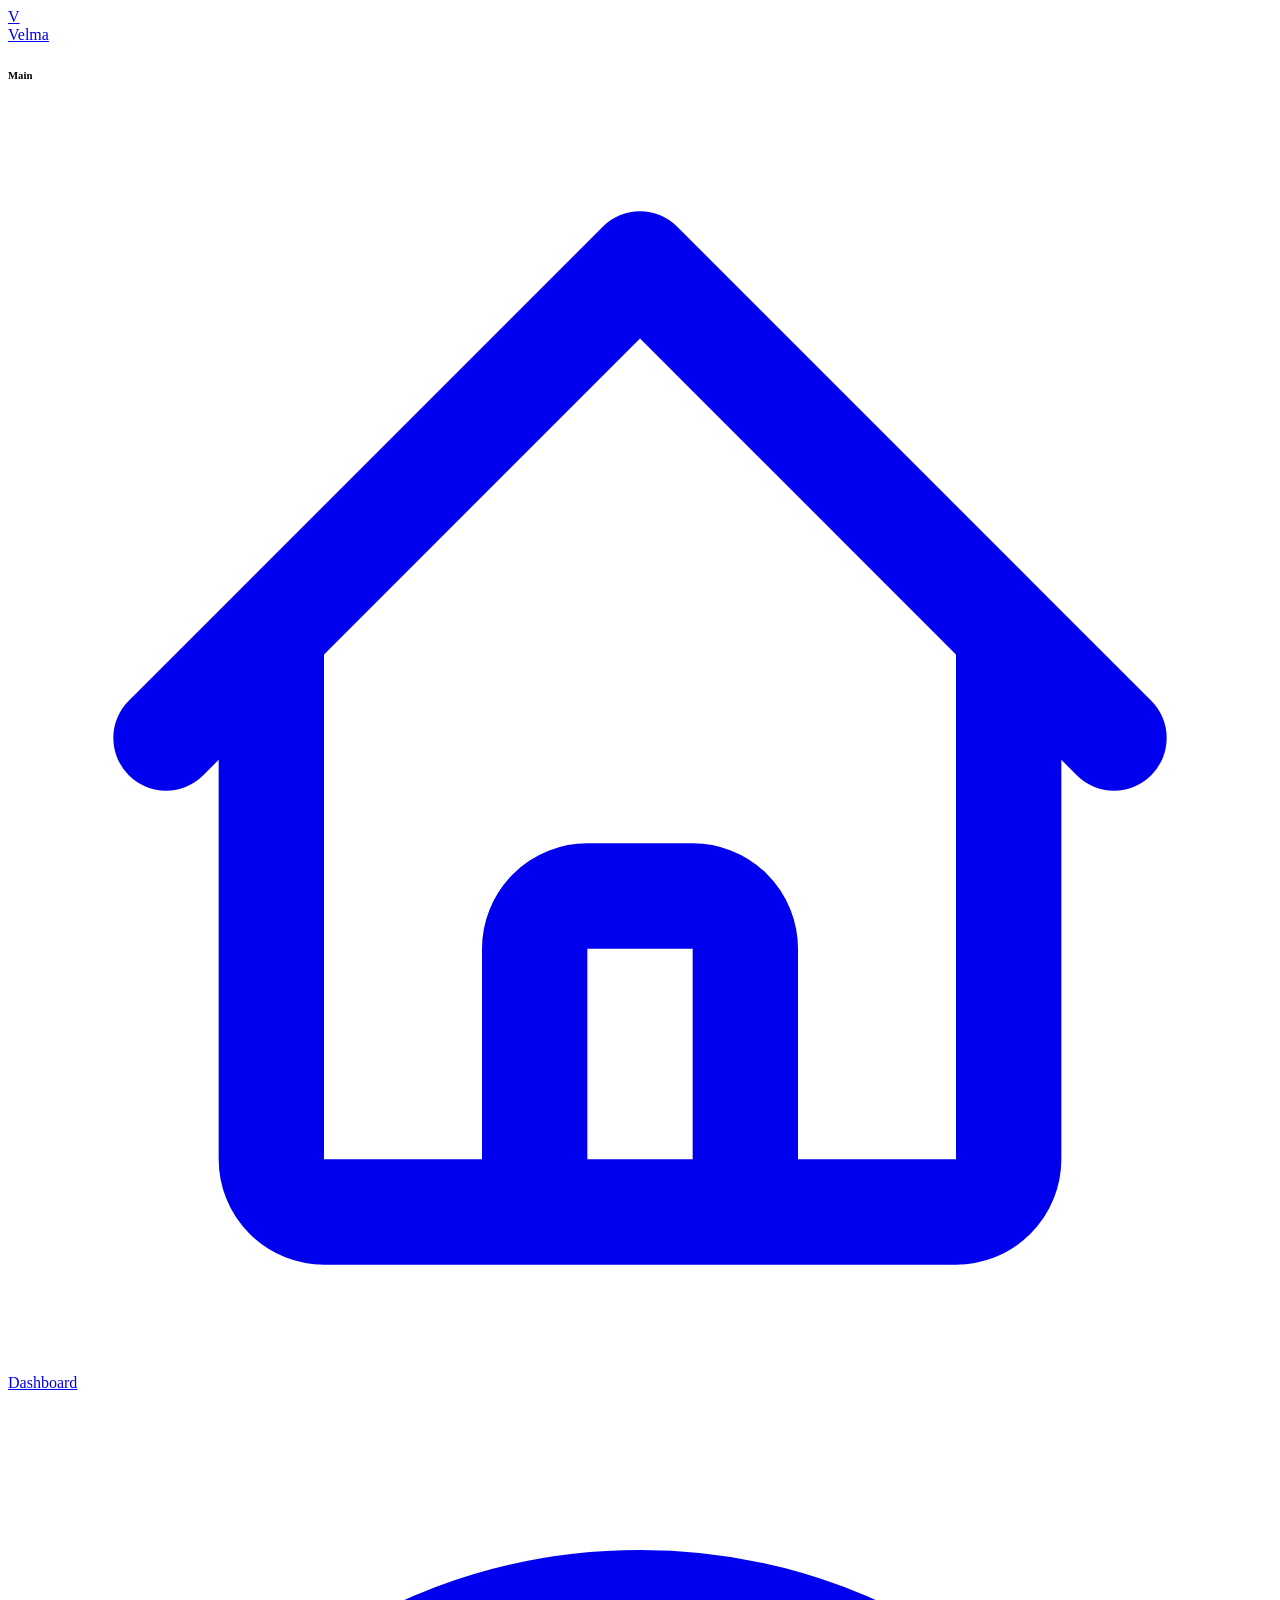
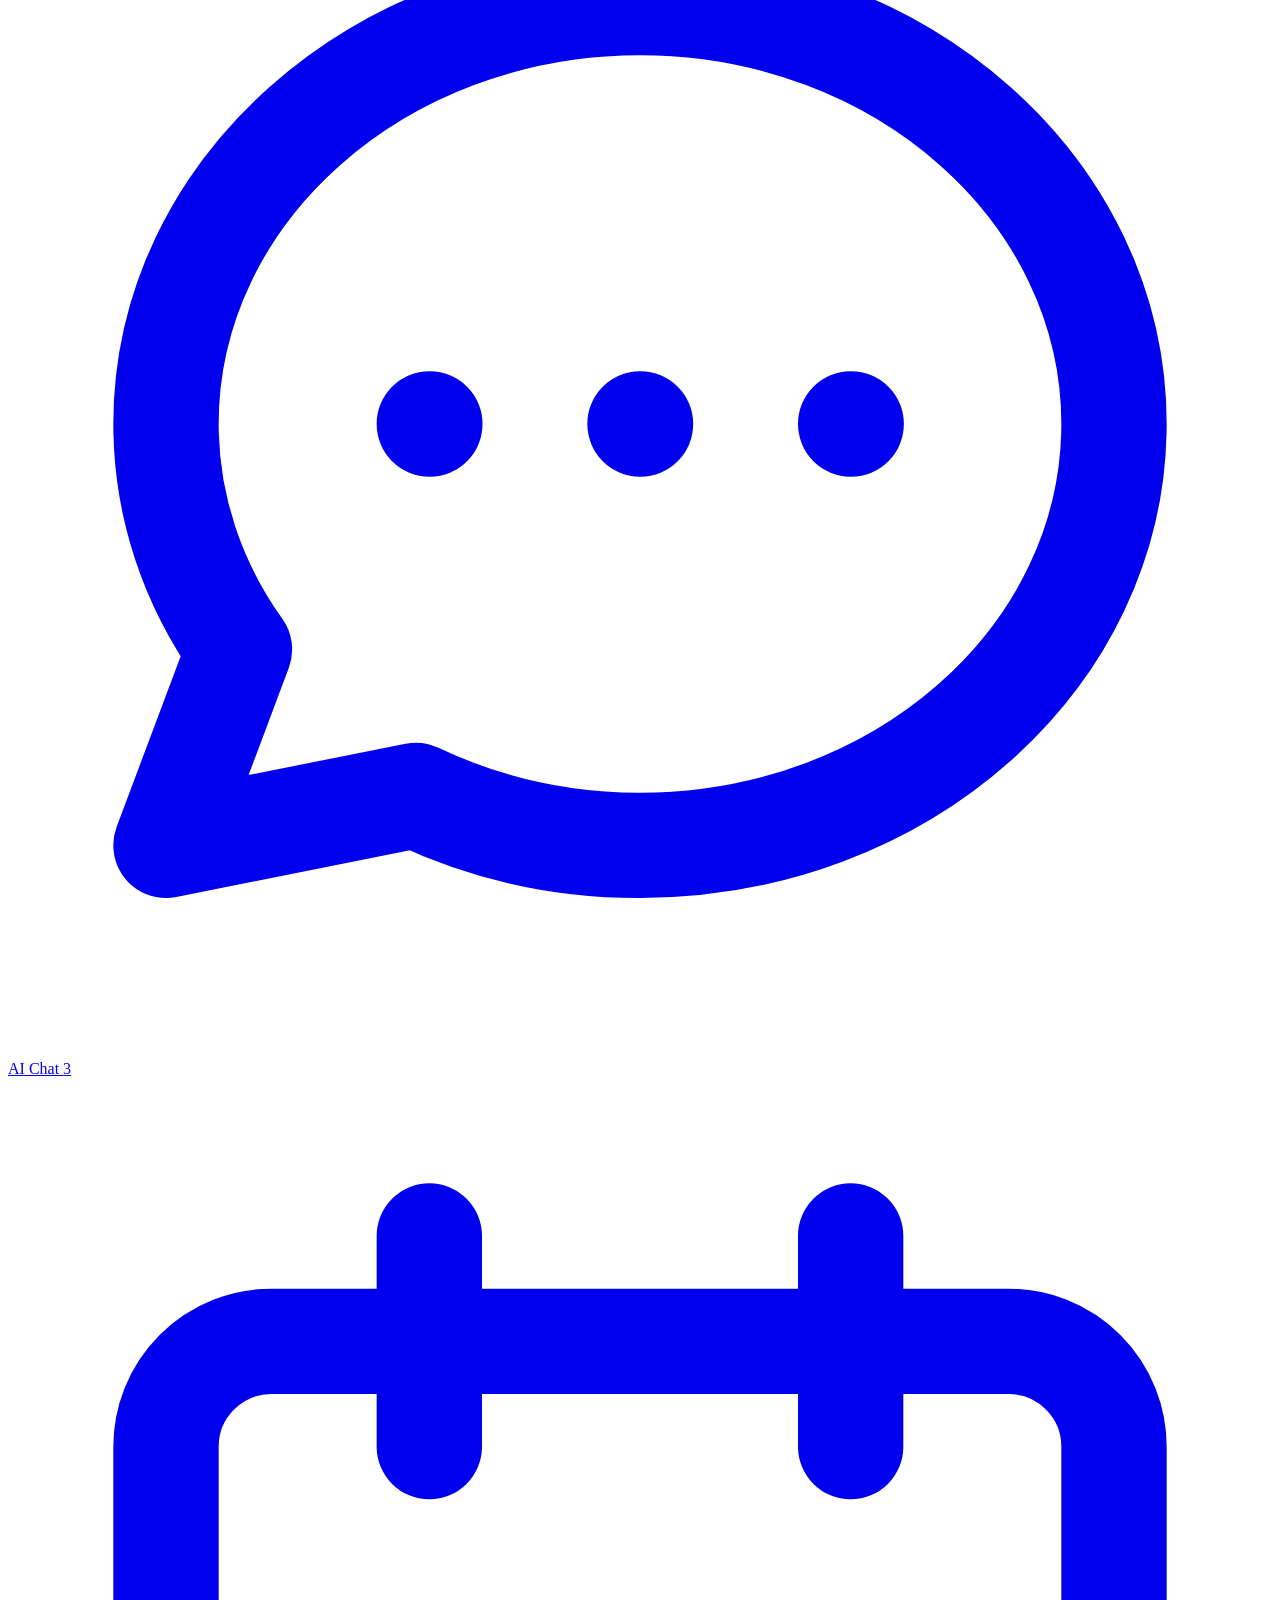
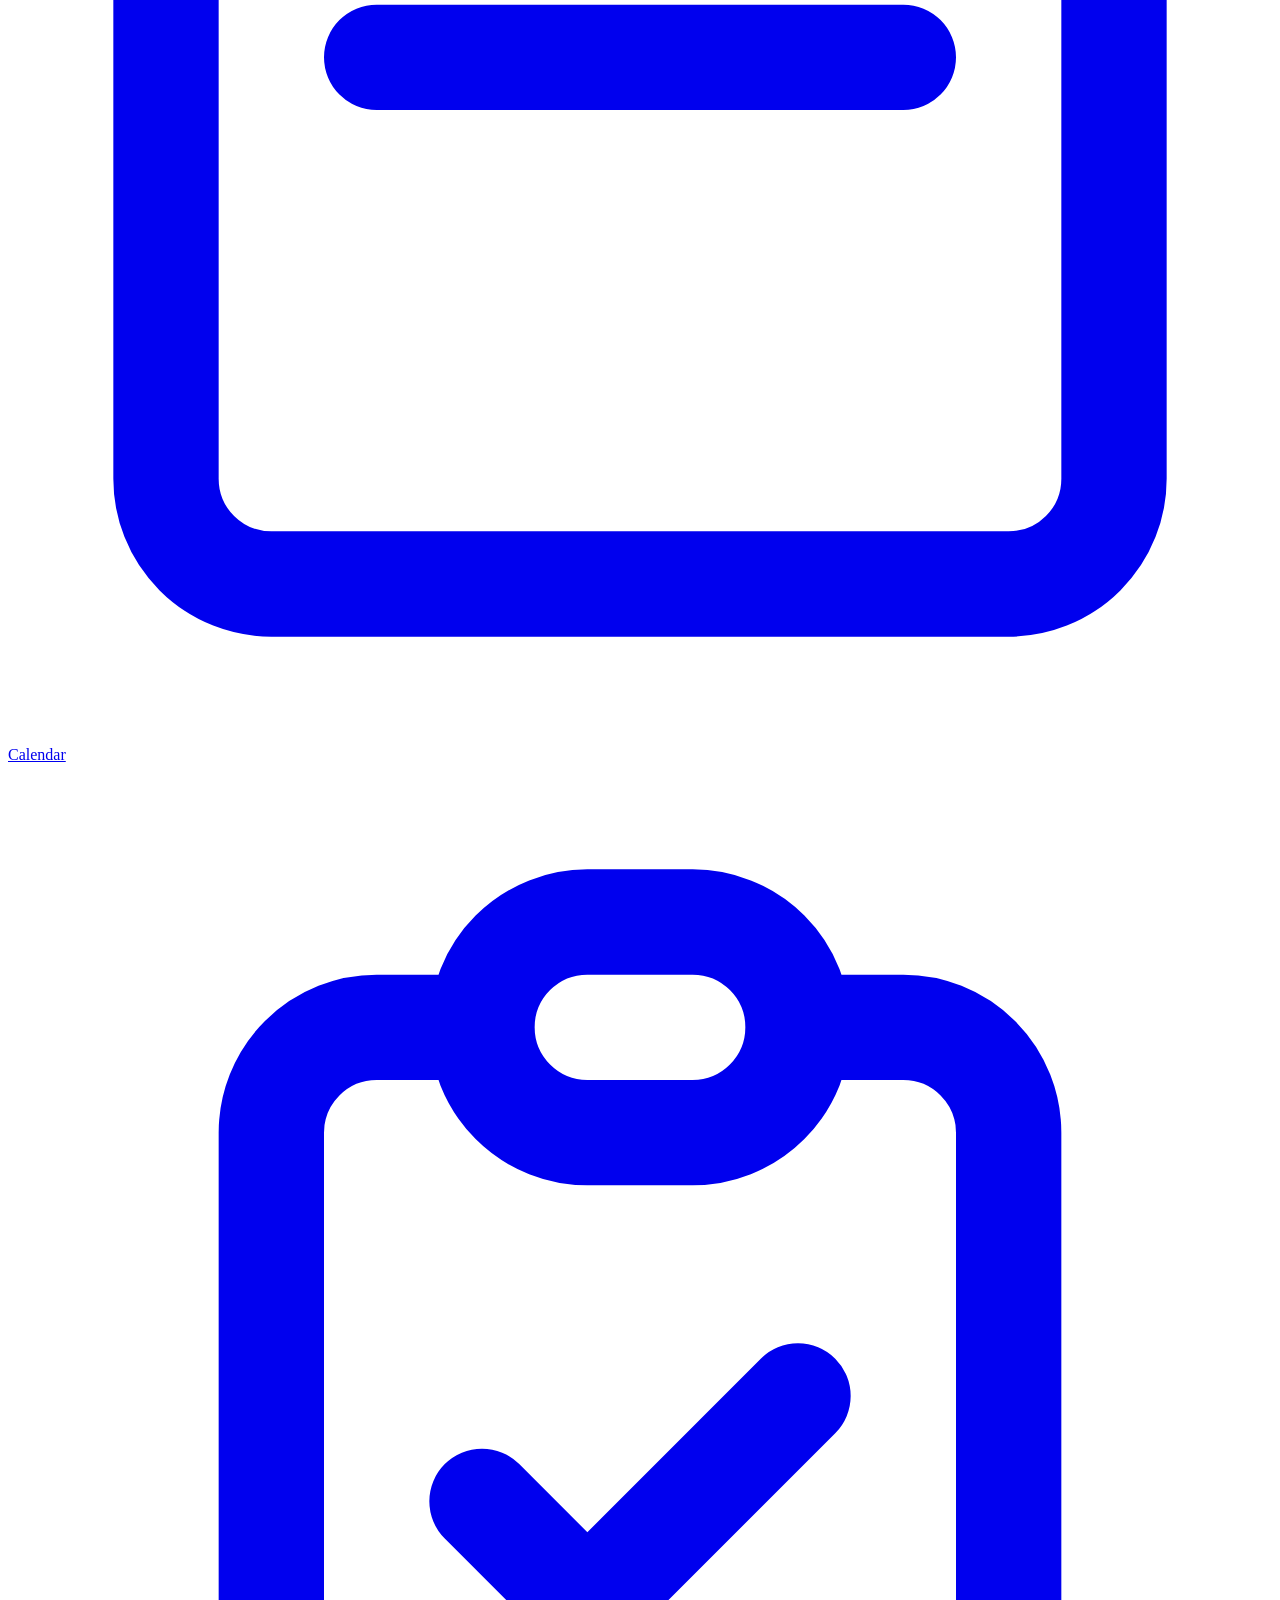
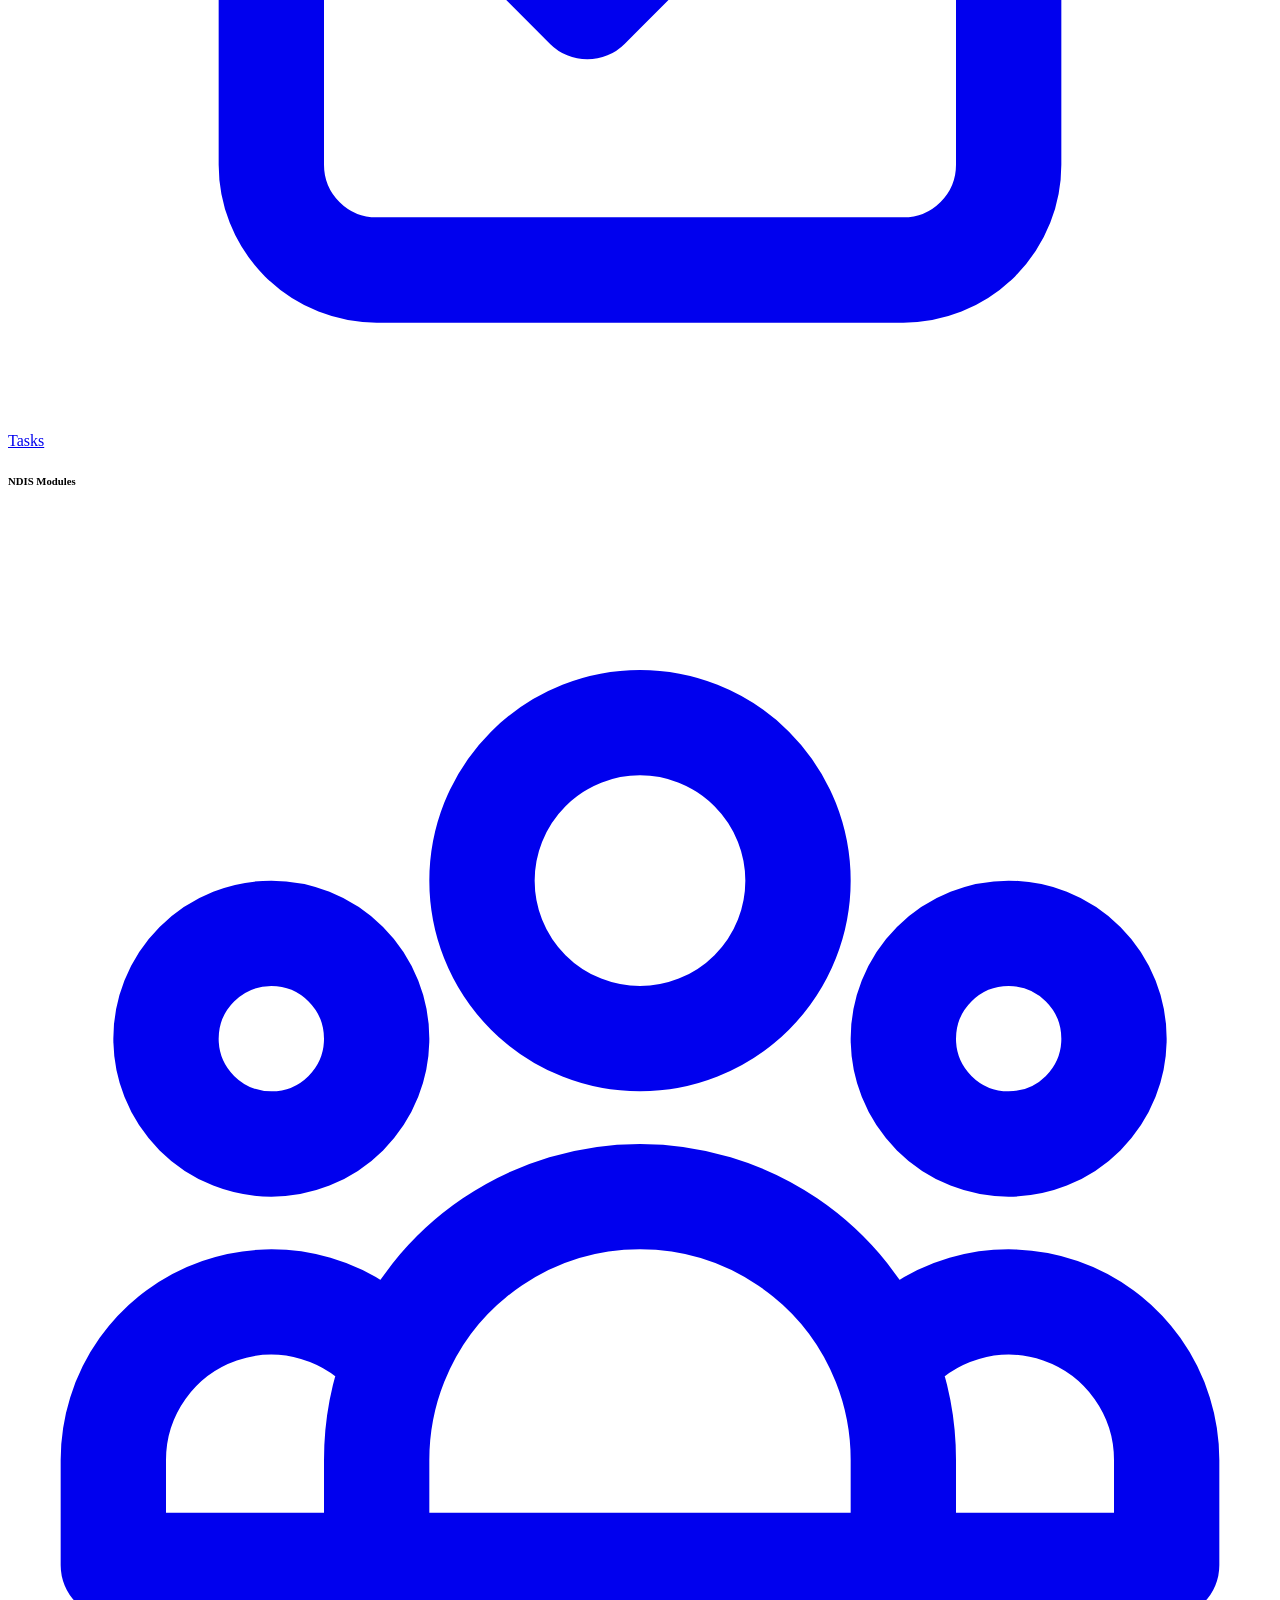
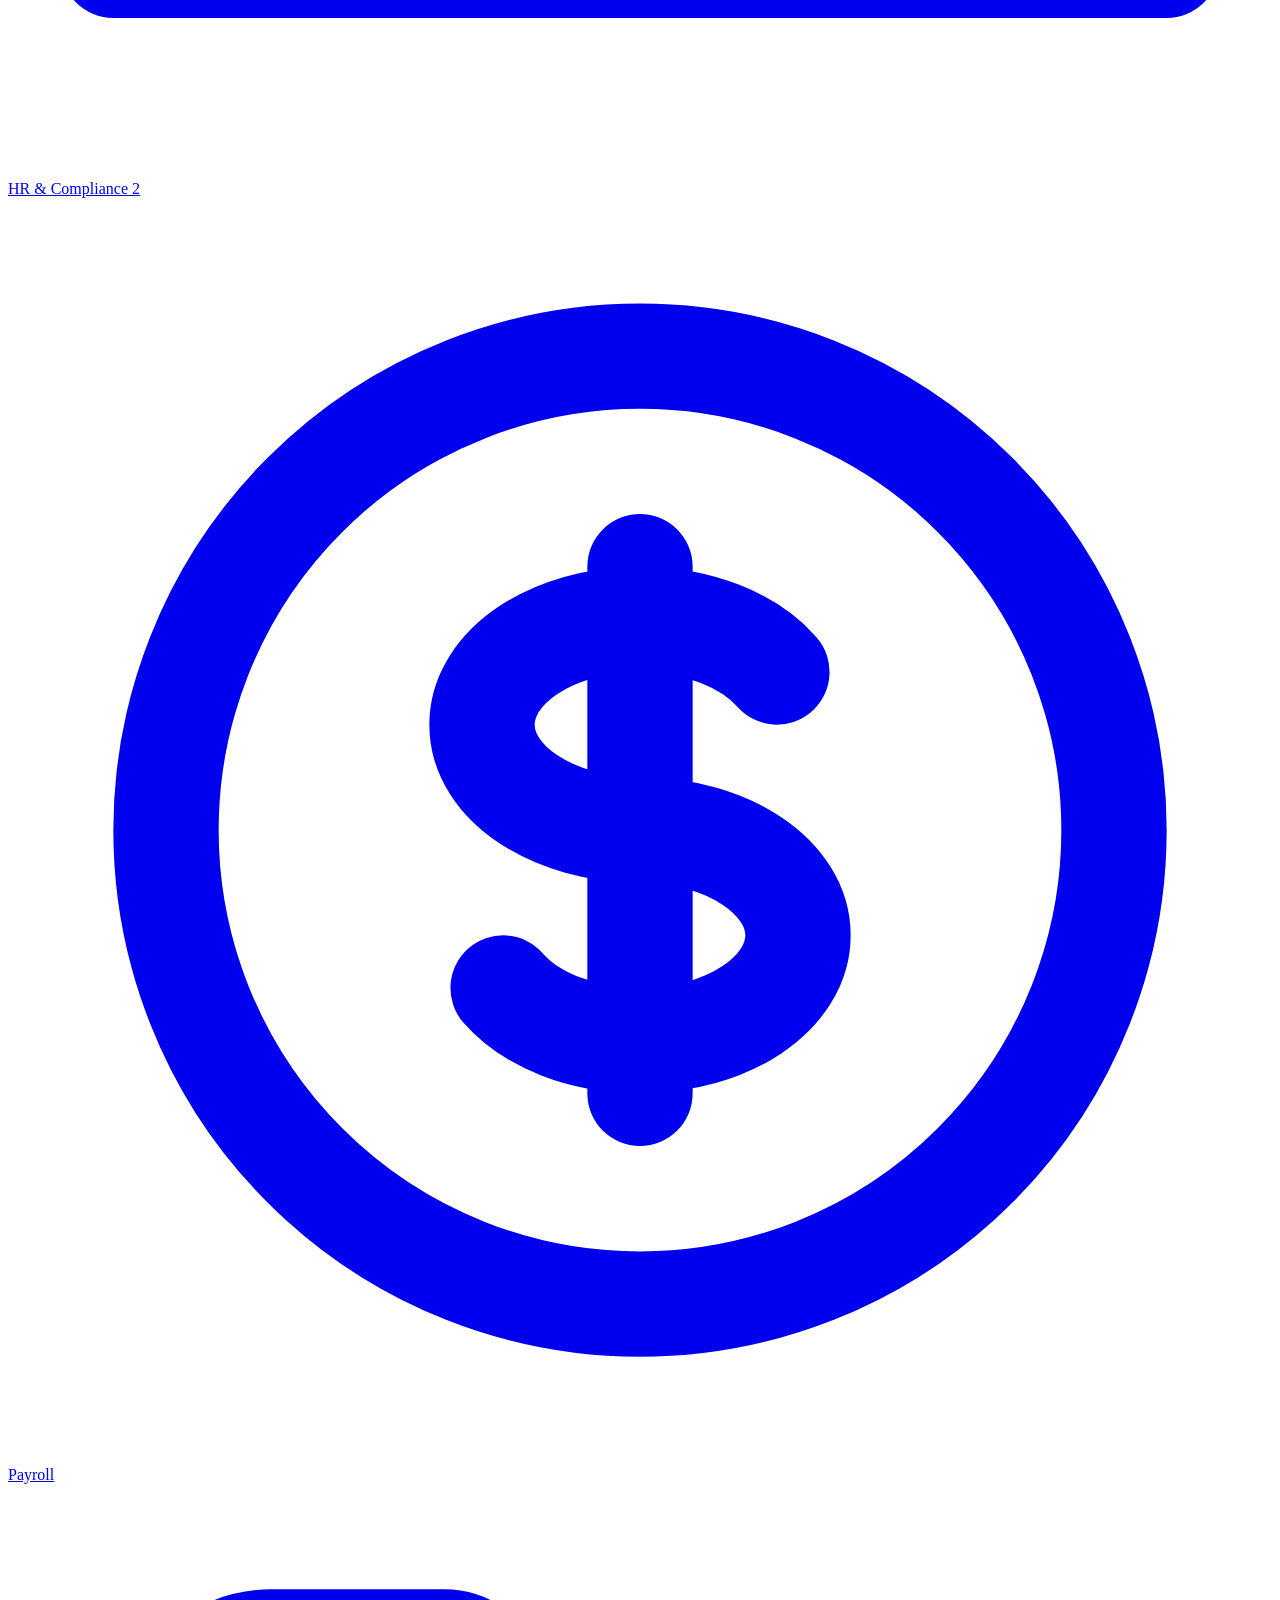
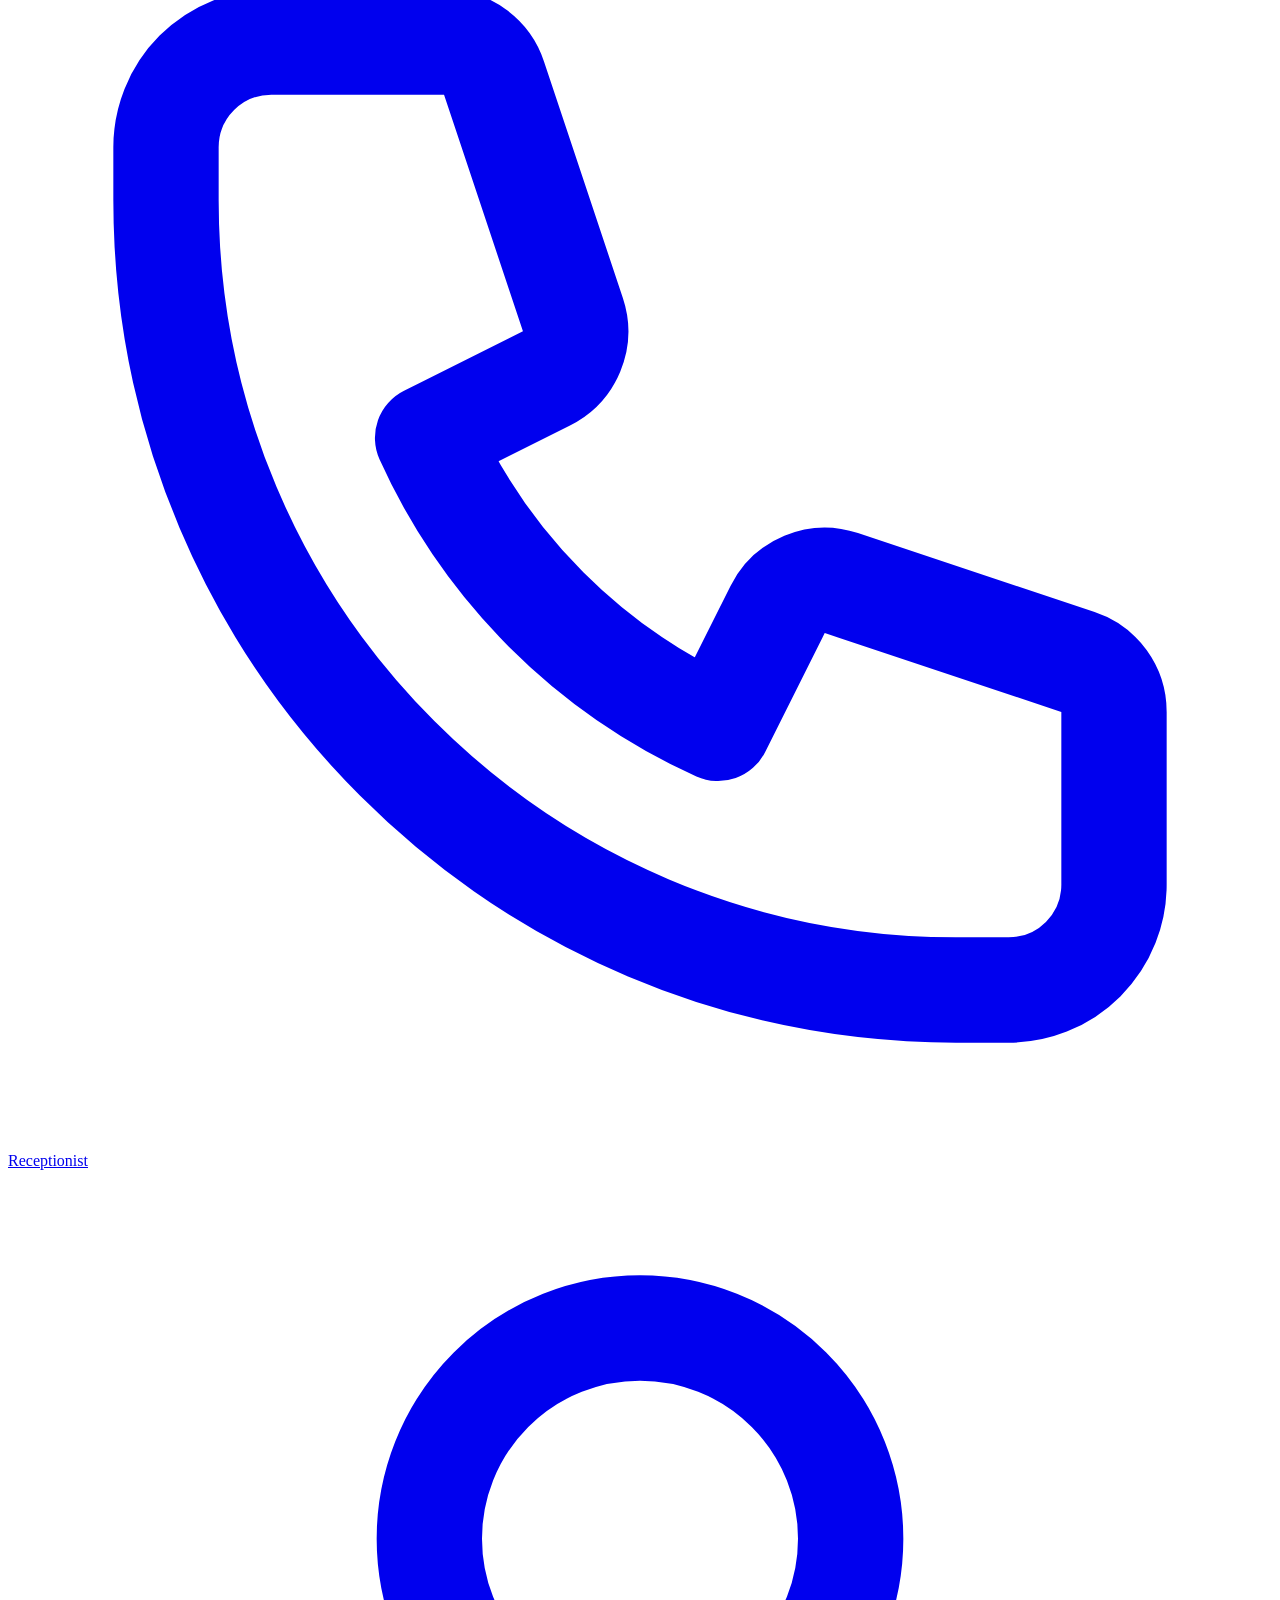
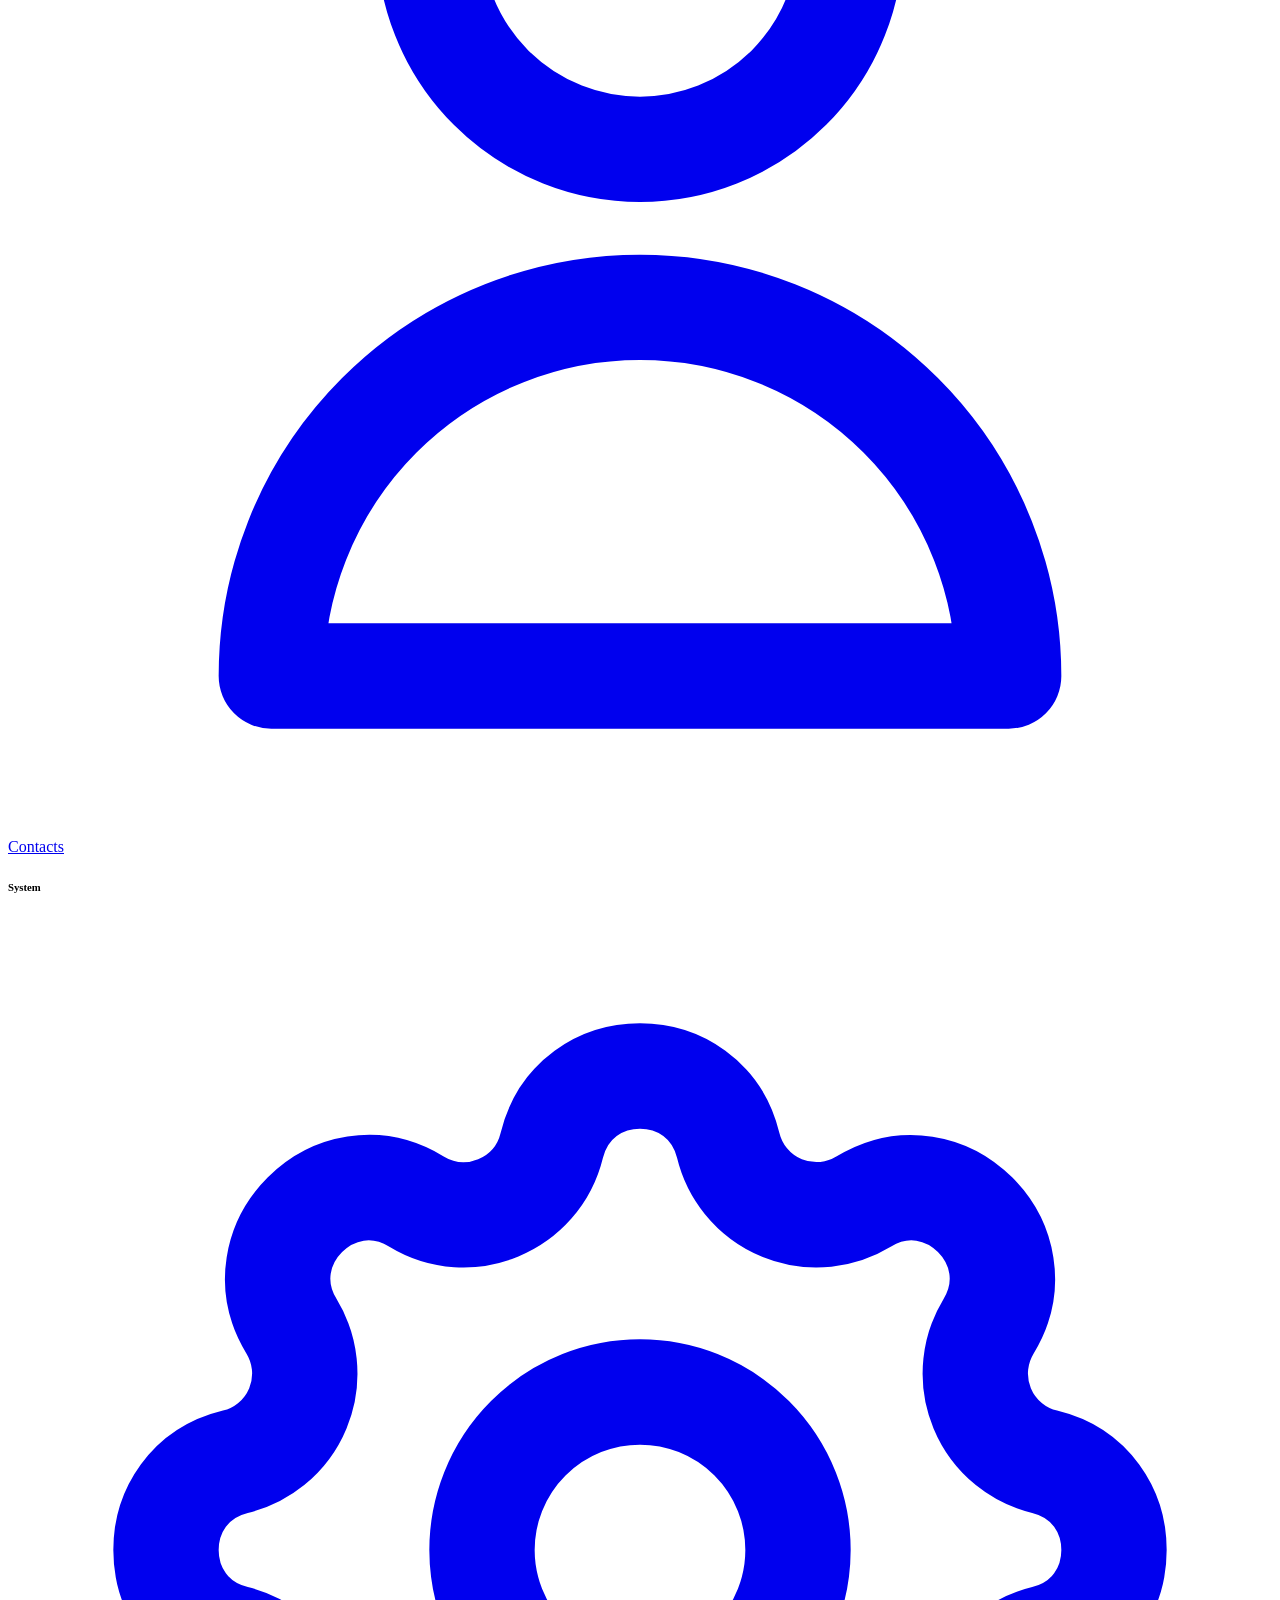
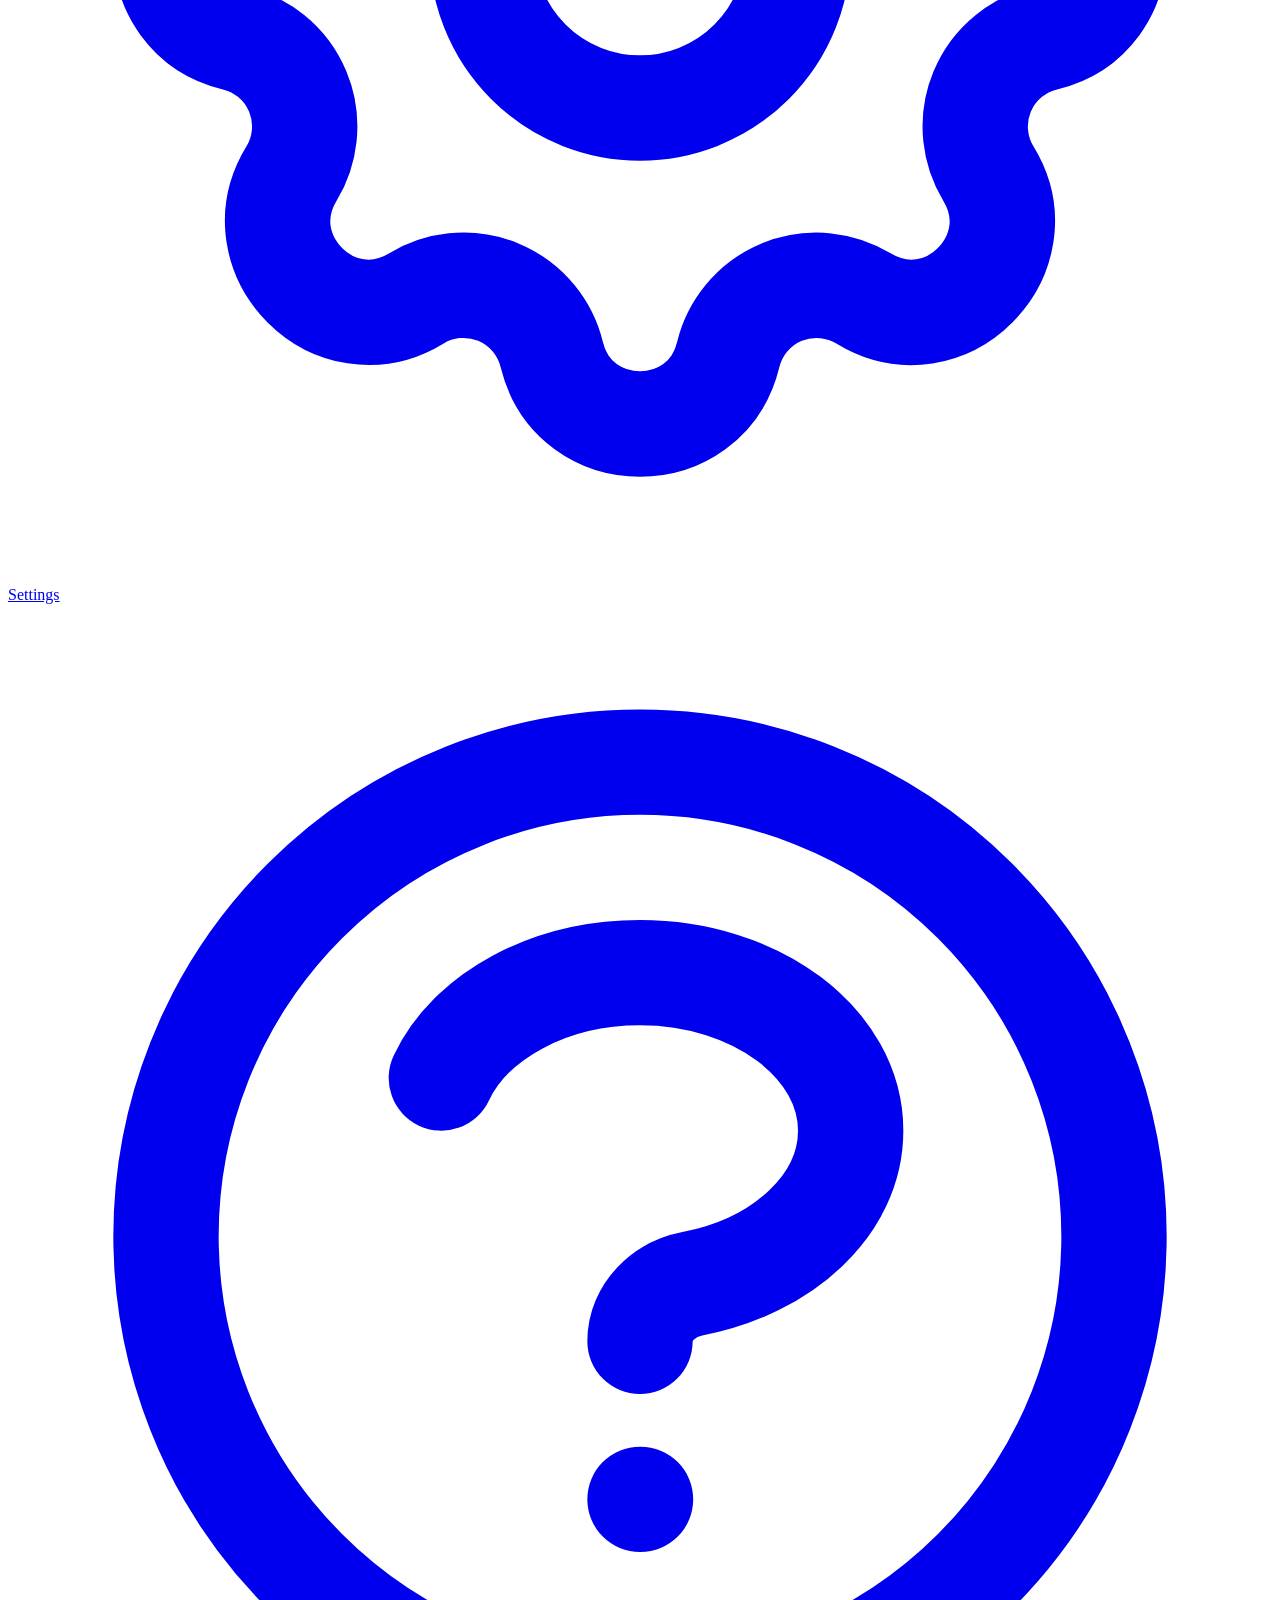
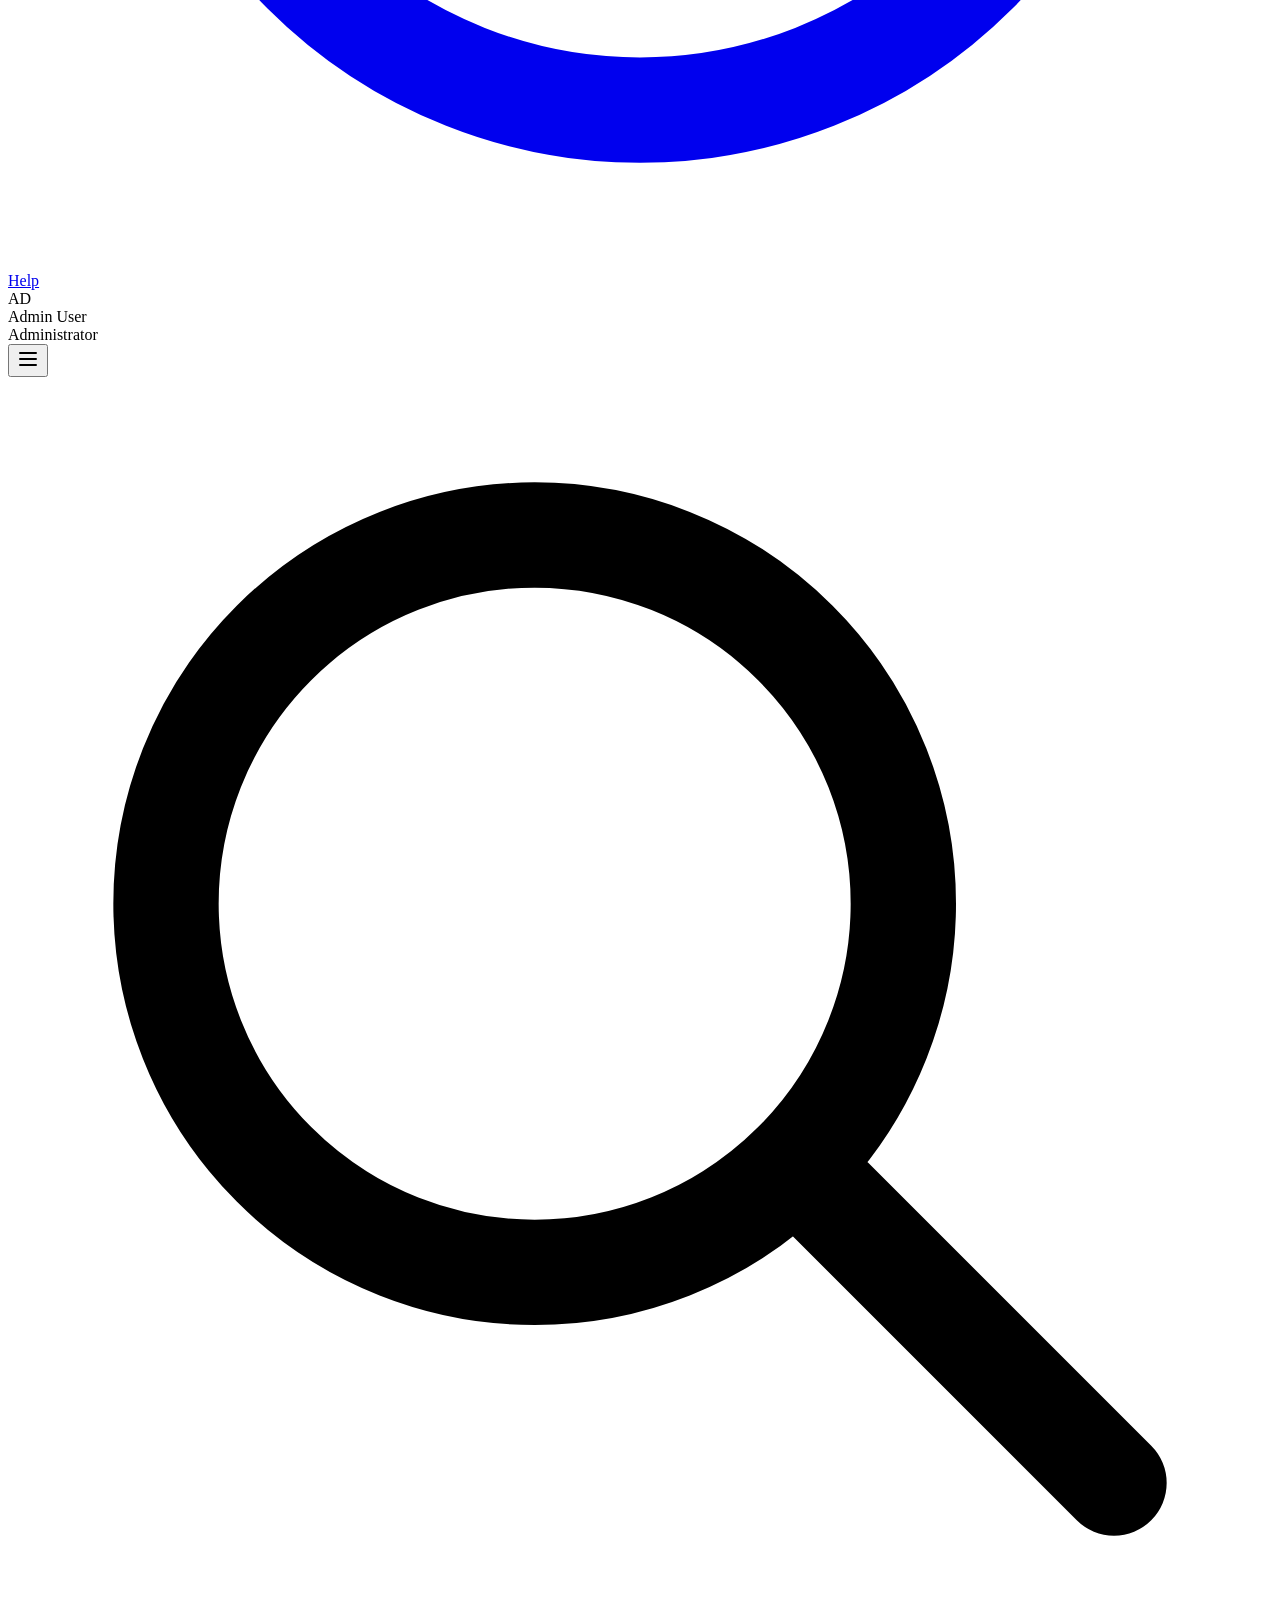
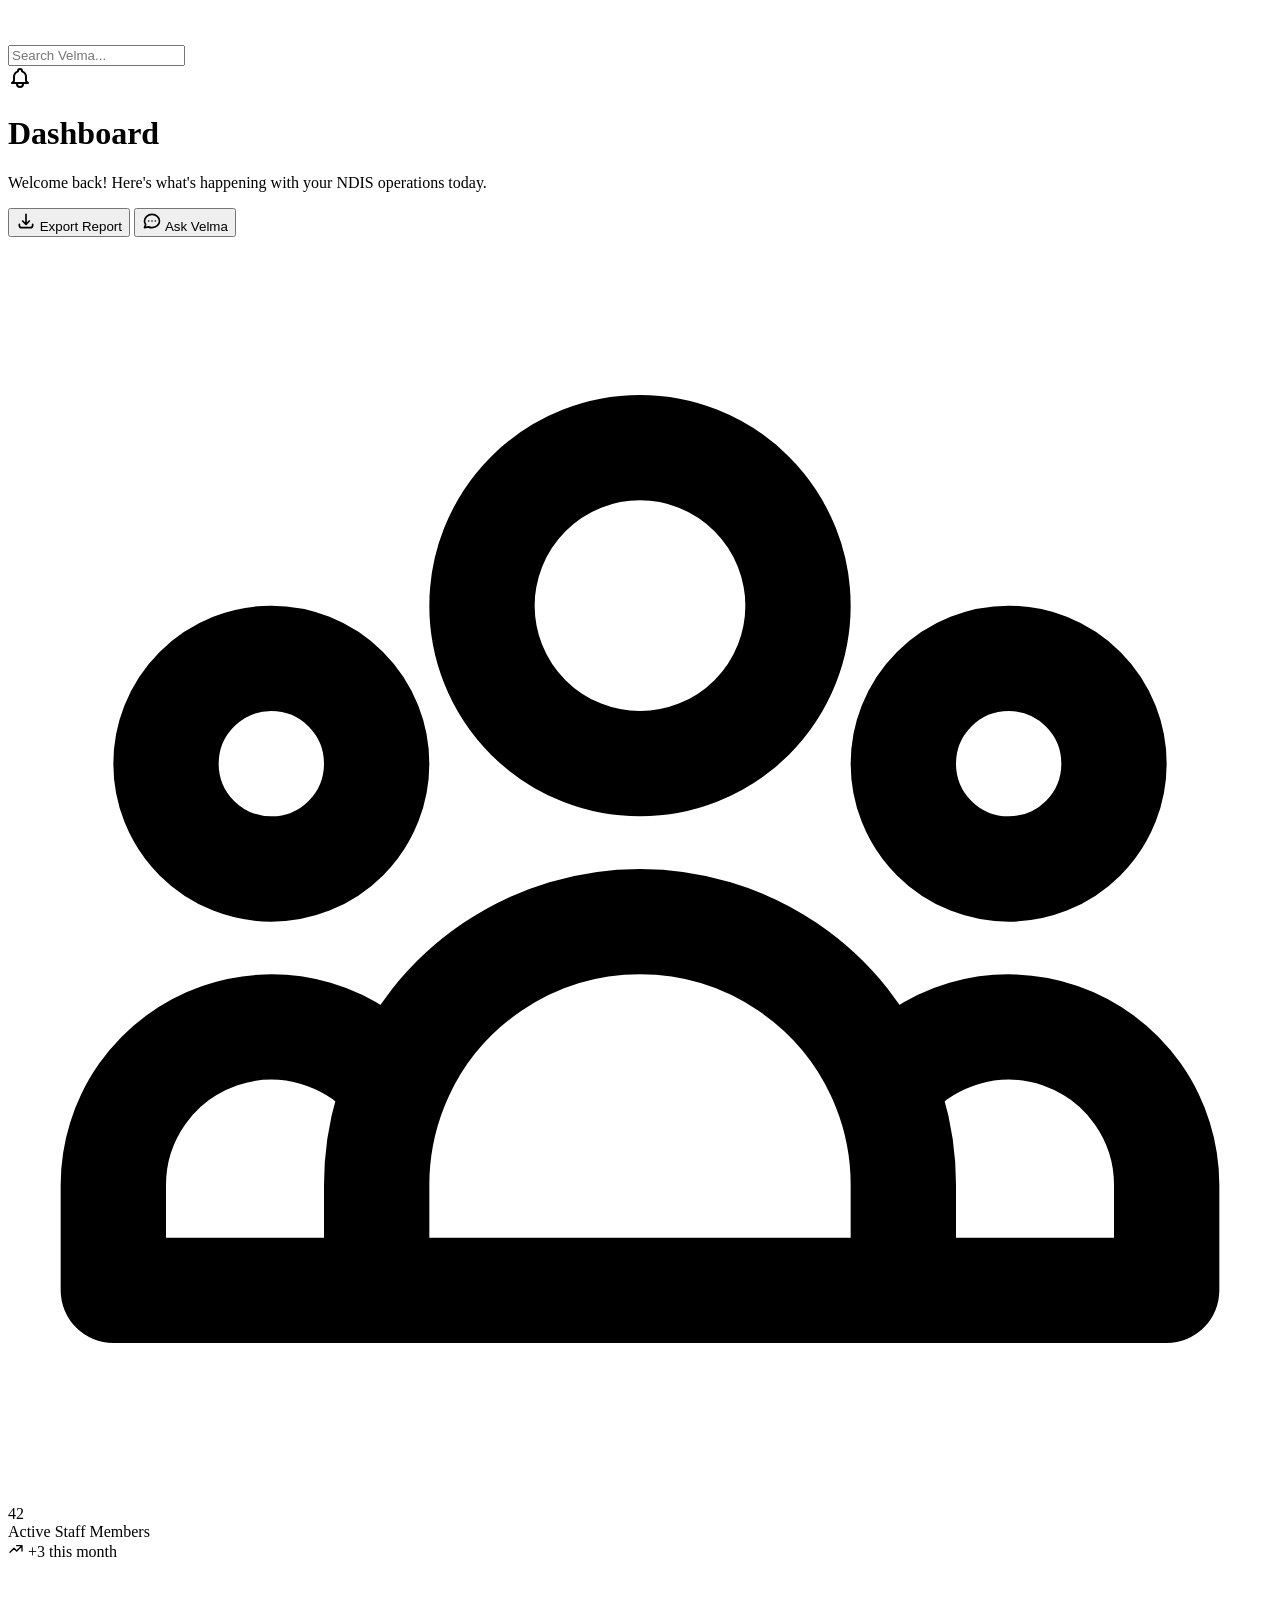
==== commit 38bce437: "Fix frontend serving and add favicon This commit fixes the frontend display issue and adds a proper " ====
--- a/frontend/index.html
+++ b/frontend/index.html
@@ -12,11 +12,12 @@
     <link href="https://fonts.googleapis.com/css2?family=Inter:wght@400;500;600;700&display=swap" rel="stylesheet">
 
     <!-- Styles -->
-    <link rel="stylesheet" href="css/velma-core.css">
-    <link rel="stylesheet" href="css/velma-components.css">
+    <link rel="stylesheet" href="/css/velma-core.css">
+    <link rel="stylesheet" href="/css/velma-components.css">
 
     <!-- Favicon -->
-    <link rel="icon" href="data:image/svg+xml,<svg xmlns='http://www.w3.org/2000/svg' viewBox='0 0 100 100'><text y='.9em' font-size='90'>🤖</text></svg>">
+    <link rel="icon" type="image/svg+xml" href="/favicon.svg">
+    <link rel="alternate icon" href="/favicon.ico">
 </head>
 <body>
     <!-- Sidebar Navigation -->
@@ -342,7 +343,7 @@
     <div class="toast-container" id="toastContainer"></div>
 
     <!-- Scripts -->
-    <script src="js/velma-core.js"></script>
-    <script src="js/dashboard.js"></script>
+    <script src="/js/velma-core.js"></script>
+    <script src="/js/dashboard.js"></script>
 </body>
 </html>
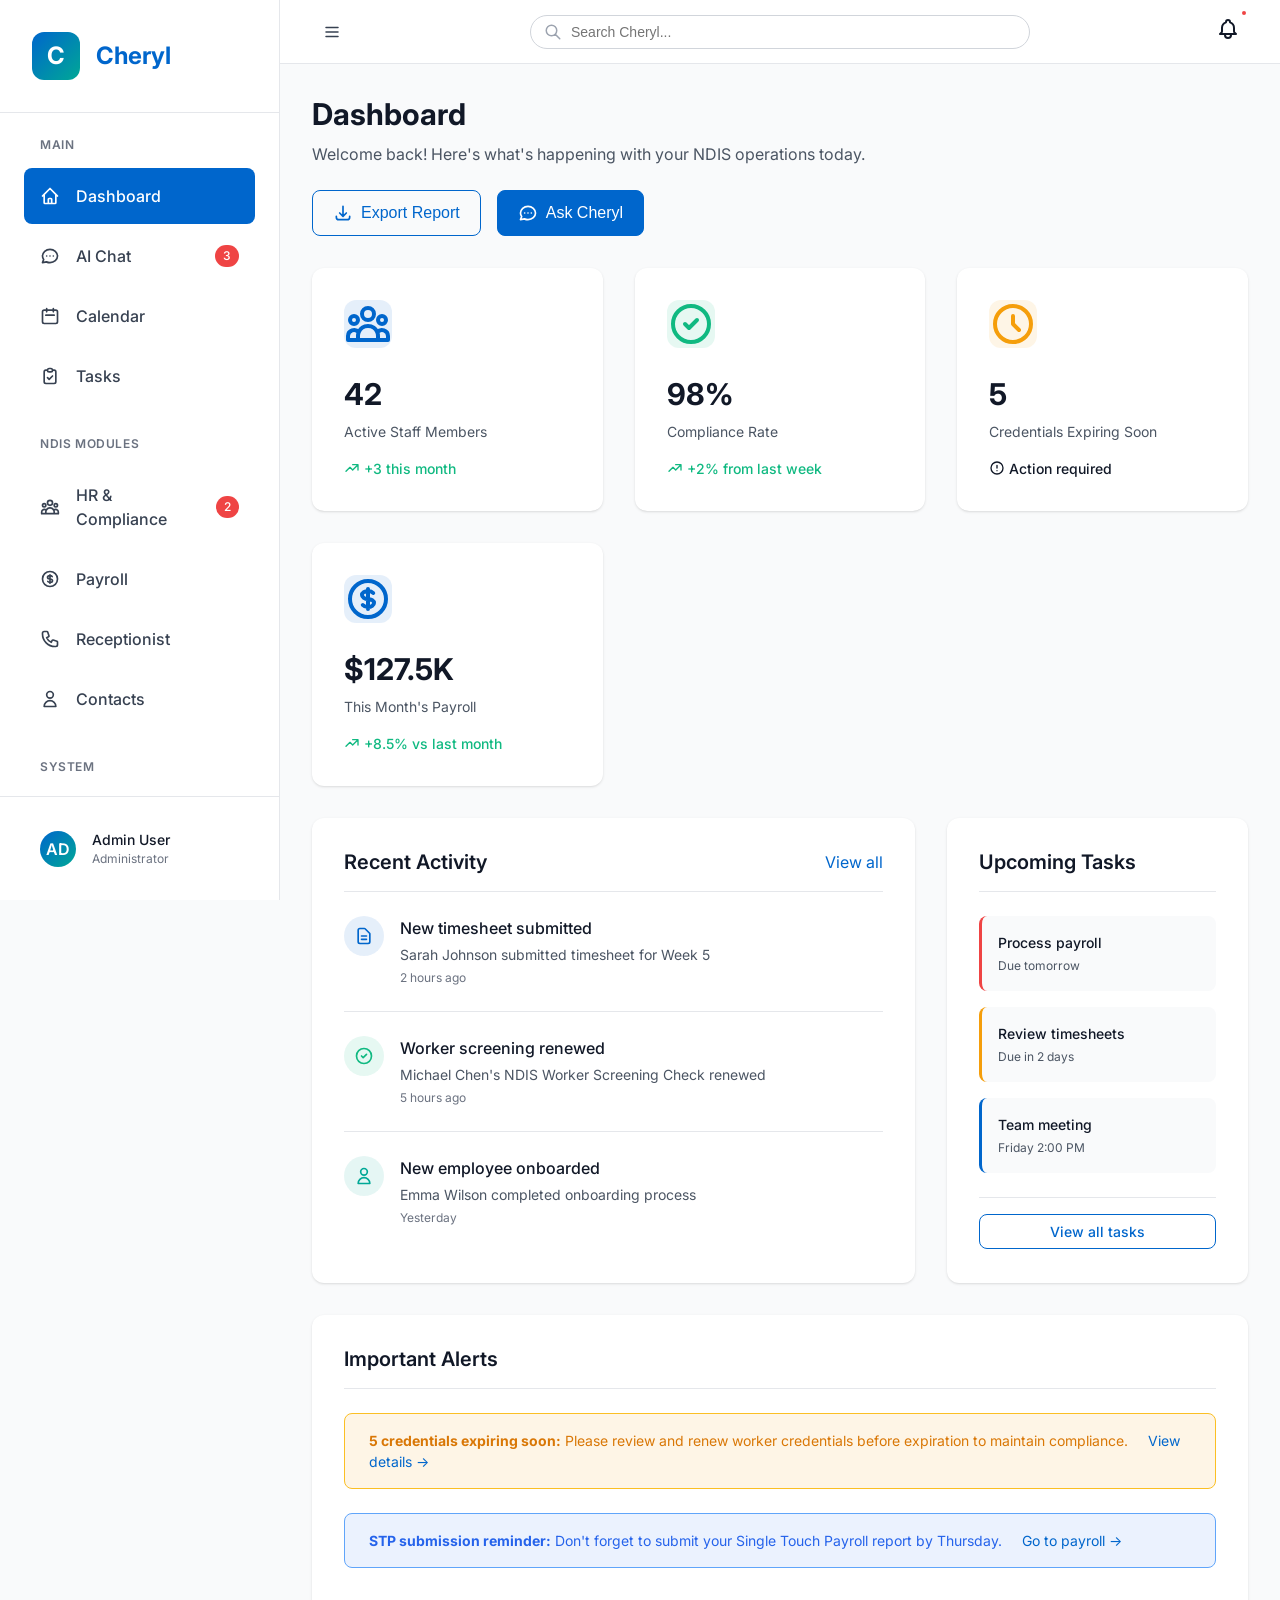
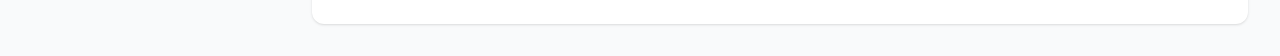
==== commit 2e8301d7: "Rebrand platform from Velma to Cheryl Complete comprehensive rebrand of the entire platform:  - Rena" ====
--- a/frontend/index.html
+++ b/frontend/index.html
@@ -3,8 +3,8 @@
 <head>
     <meta charset="UTF-8">
     <meta name="viewport" content="width=device-width, initial-scale=1.0">
-    <meta name="description" content="Velma - NDIS Virtual AI Executive Suite">
-    <title>Velma Dashboard - NDIS AI Assistant</title>
+    <meta name="description" content="Cheryl - NDIS Virtual AI Executive Suite">
+    <title>Cheryl Dashboard - NDIS AI Assistant</title>
 
     <!-- Fonts -->
     <link rel="preconnect" href="https://fonts.googleapis.com">
@@ -12,8 +12,8 @@
     <link href="https://fonts.googleapis.com/css2?family=Inter:wght@400;500;600;700&display=swap" rel="stylesheet">
 
     <!-- Styles -->
-    <link rel="stylesheet" href="/css/velma-core.css">
-    <link rel="stylesheet" href="/css/velma-components.css">
+    <link rel="stylesheet" href="/css/cheryl-core.css">
+    <link rel="stylesheet" href="/css/cheryl-components.css">
 
     <!-- Favicon -->
     <link rel="icon" type="image/svg+xml" href="/favicon.svg">
@@ -24,8 +24,8 @@
     <aside class="sidebar" id="sidebar">
         <div class="sidebar-header">
             <a href="index.html" class="sidebar-logo">
-                <div class="sidebar-logo-icon">V</div>
-                <span>Velma</span>
+                <div class="sidebar-logo-icon">C</div>
+                <span>Cheryl</span>
             </a>
         </div>
 
@@ -132,7 +132,7 @@
             <svg class="topbar-search-icon" fill="none" stroke="currentColor" viewBox="0 0 24 24">
                 <path stroke-linecap="round" stroke-linejoin="round" stroke-width="2" d="M21 21l-6-6m2-5a7 7 0 11-14 0 7 7 0 0114 0z"/>
             </svg>
-            <input type="search" placeholder="Search Velma..." aria-label="Search">
+            <input type="search" placeholder="Search Cheryl..." aria-label="Search">
         </div>
 
         <div class="topbar-actions">
@@ -162,7 +162,7 @@
                     <svg width="20" height="20" fill="none" stroke="currentColor" viewBox="0 0 24 24">
                         <path stroke-linecap="round" stroke-linejoin="round" stroke-width="2" d="M8 12h.01M12 12h.01M16 12h.01M21 12c0 4.418-4.03 8-9 8a9.863 9.863 0 01-4.255-.949L3 20l1.395-3.72C3.512 15.042 3 13.574 3 12c0-4.418 4.03-8 9-8s9 3.582 9 8z"/>
                     </svg>
-                    Ask Velma
+                    Ask Cheryl
                 </button>
             </div>
         </div>
@@ -343,7 +343,8 @@
     <div class="toast-container" id="toastContainer"></div>
 
     <!-- Scripts -->
-    <script src="/js/velma-core.js"></script>
+    <script src="/js/cheryl-core.js"></script>
+    <script src="/config.js"></script>
     <script src="/js/dashboard.js"></script>
 </body>
 </html>
--- a/css/cheryl-core.css
+++ b/css/cheryl-core.css
@@ -0,0 +1,645 @@
+/*
+ * Cheryl Clinical UI Framework
+ * Modern, accessible, clinical-styled design system
+ */
+
+/* ===== CSS Variables (Design Tokens) ===== */
+:root {
+  /* Clinical Color Palette */
+  --color-primary: #0066CC;
+  --color-primary-light: #3385DB;
+  --color-primary-dark: #004C99;
+  --color-secondary: #00A896;
+  --color-secondary-light: #33BBA9;
+  --color-secondary-dark: #008577;
+
+  /* Neutral Colors */
+  --color-white: #FFFFFF;
+  --color-gray-50: #F9FAFB;
+  --color-gray-100: #F3F4F6;
+  --color-gray-200: #E5E7EB;
+  --color-gray-300: #D1D5DB;
+  --color-gray-400: #9CA3AF;
+  --color-gray-500: #6B7280;
+  --color-gray-600: #4B5563;
+  --color-gray-700: #374151;
+  --color-gray-800: #1F2937;
+  --color-gray-900: #111827;
+
+  /* Semantic Colors */
+  --color-success: #10B981;
+  --color-success-light: #34D399;
+  --color-success-dark: #059669;
+  --color-warning: #F59E0B;
+  --color-warning-light: #FBBF24;
+  --color-warning-dark: #D97706;
+  --color-error: #EF4444;
+  --color-error-light: #F87171;
+  --color-error-dark: #DC2626;
+  --color-info: #3B82F6;
+  --color-info-light: #60A5FA;
+  --color-info-dark: #2563EB;
+
+  /* Typography */
+  --font-primary: 'Inter', -apple-system, BlinkMacSystemFont, 'Segoe UI', 'Roboto', 'Oxygen', 'Ubuntu', sans-serif;
+  --font-mono: 'JetBrains Mono', 'SF Mono', Monaco, 'Cascadia Code', 'Roboto Mono', monospace;
+
+  --font-size-xs: 0.75rem;      /* 12px */
+  --font-size-sm: 0.875rem;     /* 14px */
+  --font-size-base: 1rem;       /* 16px */
+  --font-size-lg: 1.125rem;     /* 18px */
+  --font-size-xl: 1.25rem;      /* 20px */
+  --font-size-2xl: 1.5rem;      /* 24px */
+  --font-size-3xl: 1.875rem;    /* 30px */
+  --font-size-4xl: 2.25rem;     /* 36px */
+
+  --font-weight-normal: 400;
+  --font-weight-medium: 500;
+  --font-weight-semibold: 600;
+  --font-weight-bold: 700;
+
+  --line-height-tight: 1.25;
+  --line-height-normal: 1.5;
+  --line-height-relaxed: 1.75;
+
+  /* Spacing */
+  --spacing-xs: 0.25rem;    /* 4px */
+  --spacing-sm: 0.5rem;     /* 8px */
+  --spacing-md: 1rem;       /* 16px */
+  --spacing-lg: 1.5rem;     /* 24px */
+  --spacing-xl: 2rem;       /* 32px */
+  --spacing-2xl: 3rem;      /* 48px */
+  --spacing-3xl: 4rem;      /* 64px */
+
+  /* Border Radius */
+  --radius-sm: 0.25rem;     /* 4px */
+  --radius-md: 0.375rem;    /* 6px */
+  --radius-lg: 0.5rem;      /* 8px */
+  --radius-xl: 0.75rem;     /* 12px */
+  --radius-2xl: 1rem;       /* 16px */
+  --radius-full: 9999px;
+
+  /* Shadows */
+  --shadow-xs: 0 1px 2px 0 rgb(0 0 0 / 0.05);
+  --shadow-sm: 0 1px 3px 0 rgb(0 0 0 / 0.1), 0 1px 2px -1px rgb(0 0 0 / 0.1);
+  --shadow-md: 0 4px 6px -1px rgb(0 0 0 / 0.1), 0 2px 4px -2px rgb(0 0 0 / 0.1);
+  --shadow-lg: 0 10px 15px -3px rgb(0 0 0 / 0.1), 0 4px 6px -4px rgb(0 0 0 / 0.1);
+  --shadow-xl: 0 20px 25px -5px rgb(0 0 0 / 0.1), 0 8px 10px -6px rgb(0 0 0 / 0.1);
+
+  /* Transitions */
+  --transition-fast: 150ms cubic-bezier(0.4, 0, 0.2, 1);
+  --transition-base: 200ms cubic-bezier(0.4, 0, 0.2, 1);
+  --transition-slow: 300ms cubic-bezier(0.4, 0, 0.2, 1);
+
+  /* Z-Index Scale */
+  --z-dropdown: 1000;
+  --z-sticky: 1020;
+  --z-fixed: 1030;
+  --z-modal-backdrop: 1040;
+  --z-modal: 1050;
+  --z-popover: 1060;
+  --z-tooltip: 1070;
+  --z-notification: 1080;
+}
+
+/* ===== Reset & Base Styles ===== */
+*, *::before, *::after {
+  box-sizing: border-box;
+  margin: 0;
+  padding: 0;
+}
+
+html {
+  font-size: 16px;
+  -webkit-font-smoothing: antialiased;
+  -moz-osx-font-smoothing: grayscale;
+  text-rendering: optimizeLegibility;
+}
+
+body {
+  font-family: var(--font-primary);
+  font-size: var(--font-size-base);
+  font-weight: var(--font-weight-normal);
+  line-height: var(--line-height-normal);
+  color: var(--color-gray-900);
+  background-color: var(--color-gray-50);
+  overflow-x: hidden;
+}
+
+/* ===== Typography ===== */
+h1, h2, h3, h4, h5, h6 {
+  font-weight: var(--font-weight-semibold);
+  line-height: var(--line-height-tight);
+  color: var(--color-gray-900);
+  margin-bottom: var(--spacing-md);
+}
+
+h1 { font-size: var(--font-size-4xl); }
+h2 { font-size: var(--font-size-3xl); }
+h3 { font-size: var(--font-size-2xl); }
+h4 { font-size: var(--font-size-xl); }
+h5 { font-size: var(--font-size-lg); }
+h6 { font-size: var(--font-size-base); }
+
+p {
+  margin-bottom: var(--spacing-md);
+  color: var(--color-gray-700);
+}
+
+a {
+  color: var(--color-primary);
+  text-decoration: none;
+  transition: color var(--transition-fast);
+}
+
+a:hover {
+  color: var(--color-primary-dark);
+  text-decoration: underline;
+}
+
+a:focus-visible {
+  outline: 2px solid var(--color-primary);
+  outline-offset: 2px;
+  border-radius: var(--radius-sm);
+}
+
+code {
+  font-family: var(--font-mono);
+  font-size: 0.875em;
+  background-color: var(--color-gray-100);
+  padding: 0.125rem 0.375rem;
+  border-radius: var(--radius-sm);
+  color: var(--color-gray-800);
+}
+
+/* ===== Layout ===== */
+.container {
+  width: 100%;
+  max-width: 1280px;
+  margin: 0 auto;
+  padding: 0 var(--spacing-lg);
+}
+
+.container-fluid {
+  width: 100%;
+  padding: 0 var(--spacing-lg);
+}
+
+/* ===== Cards ===== */
+.card {
+  background-color: var(--color-white);
+  border-radius: var(--radius-xl);
+  box-shadow: var(--shadow-sm);
+  padding: var(--spacing-xl);
+  transition: box-shadow var(--transition-base);
+}
+
+.card:hover {
+  box-shadow: var(--shadow-md);
+}
+
+.card-header {
+  display: flex;
+  align-items: center;
+  justify-content: space-between;
+  margin-bottom: var(--spacing-lg);
+  padding-bottom: var(--spacing-md);
+  border-bottom: 1px solid var(--color-gray-200);
+}
+
+.card-title {
+  font-size: var(--font-size-xl);
+  font-weight: var(--font-weight-semibold);
+  color: var(--color-gray-900);
+  margin: 0;
+}
+
+.card-body {
+  margin-bottom: var(--spacing-lg);
+}
+
+.card-footer {
+  display: flex;
+  align-items: center;
+  justify-content: flex-end;
+  gap: var(--spacing-md);
+  padding-top: var(--spacing-md);
+  border-top: 1px solid var(--color-gray-200);
+}
+
+/* ===== Buttons ===== */
+.btn {
+  display: inline-flex;
+  align-items: center;
+  justify-content: center;
+  gap: var(--spacing-sm);
+  padding: 0.625rem 1.25rem;
+  font-size: var(--font-size-base);
+  font-weight: var(--font-weight-medium);
+  line-height: 1.5;
+  text-align: center;
+  text-decoration: none;
+  white-space: nowrap;
+  vertical-align: middle;
+  cursor: pointer;
+  user-select: none;
+  border: 1px solid transparent;
+  border-radius: var(--radius-lg);
+  transition: all var(--transition-base);
+}
+
+.btn:focus-visible {
+  outline: 2px solid var(--color-primary);
+  outline-offset: 2px;
+}
+
+.btn:disabled {
+  opacity: 0.5;
+  cursor: not-allowed;
+}
+
+.btn-primary {
+  color: var(--color-white);
+  background-color: var(--color-primary);
+  border-color: var(--color-primary);
+}
+
+.btn-primary:hover:not(:disabled) {
+  background-color: var(--color-primary-dark);
+  border-color: var(--color-primary-dark);
+  transform: translateY(-1px);
+  box-shadow: var(--shadow-md);
+}
+
+.btn-secondary {
+  color: var(--color-white);
+  background-color: var(--color-secondary);
+  border-color: var(--color-secondary);
+}
+
+.btn-secondary:hover:not(:disabled) {
+  background-color: var(--color-secondary-dark);
+  border-color: var(--color-secondary-dark);
+  transform: translateY(-1px);
+  box-shadow: var(--shadow-md);
+}
+
+.btn-outline {
+  color: var(--color-primary);
+  background-color: transparent;
+  border-color: var(--color-primary);
+}
+
+.btn-outline:hover:not(:disabled) {
+  color: var(--color-white);
+  background-color: var(--color-primary);
+}
+
+.btn-ghost {
+  color: var(--color-gray-700);
+  background-color: transparent;
+  border-color: transparent;
+}
+
+.btn-ghost:hover:not(:disabled) {
+  color: var(--color-gray-900);
+  background-color: var(--color-gray-100);
+}
+
+.btn-success {
+  color: var(--color-white);
+  background-color: var(--color-success);
+  border-color: var(--color-success);
+}
+
+.btn-success:hover:not(:disabled) {
+  background-color: var(--color-success-dark);
+  border-color: var(--color-success-dark);
+}
+
+.btn-warning {
+  color: var(--color-white);
+  background-color: var(--color-warning);
+  border-color: var(--color-warning);
+}
+
+.btn-error {
+  color: var(--color-white);
+  background-color: var(--color-error);
+  border-color: var(--color-error);
+}
+
+.btn-sm {
+  padding: 0.375rem 0.875rem;
+  font-size: var(--font-size-sm);
+}
+
+.btn-lg {
+  padding: 0.875rem 1.75rem;
+  font-size: var(--font-size-lg);
+}
+
+.btn-icon {
+  padding: 0.625rem;
+  width: 2.5rem;
+  height: 2.5rem;
+}
+
+/* ===== Forms ===== */
+.form-group {
+  margin-bottom: var(--spacing-lg);
+}
+
+.form-label {
+  display: block;
+  margin-bottom: var(--spacing-sm);
+  font-size: var(--font-size-sm);
+  font-weight: var(--font-weight-medium);
+  color: var(--color-gray-700);
+}
+
+.form-label-required::after {
+  content: '*';
+  color: var(--color-error);
+  margin-left: var(--spacing-xs);
+}
+
+.form-control {
+  display: block;
+  width: 100%;
+  padding: 0.625rem 0.875rem;
+  font-size: var(--font-size-base);
+  font-weight: var(--font-weight-normal);
+  line-height: 1.5;
+  color: var(--color-gray-900);
+  background-color: var(--color-white);
+  background-clip: padding-box;
+  border: 1px solid var(--color-gray-300);
+  border-radius: var(--radius-lg);
+  transition: border-color var(--transition-base), box-shadow var(--transition-base);
+}
+
+.form-control:focus {
+  outline: none;
+  border-color: var(--color-primary);
+  box-shadow: 0 0 0 3px rgba(0, 102, 204, 0.1);
+}
+
+.form-control::placeholder {
+  color: var(--color-gray-400);
+  opacity: 1;
+}
+
+.form-control:disabled {
+  background-color: var(--color-gray-100);
+  opacity: 0.6;
+  cursor: not-allowed;
+}
+
+.form-select {
+  display: block;
+  width: 100%;
+  padding: 0.625rem 2.5rem 0.625rem 0.875rem;
+  font-size: var(--font-size-base);
+  font-weight: var(--font-weight-normal);
+  line-height: 1.5;
+  color: var(--color-gray-900);
+  background-color: var(--color-white);
+  background-image: url("data:image/svg+xml,%3csvg xmlns='http://www.w3.org/2000/svg' viewBox='0 0 16 16'%3e%3cpath fill='none' stroke='%23343a40' stroke-linecap='round' stroke-linejoin='round' stroke-width='2' d='M2 5l6 6 6-6'/%3e%3c/svg%3e");
+  background-repeat: no-repeat;
+  background-position: right 0.75rem center;
+  background-size: 16px 12px;
+  border: 1px solid var(--color-gray-300);
+  border-radius: var(--radius-lg);
+  appearance: none;
+  transition: border-color var(--transition-base), box-shadow var(--transition-base);
+}
+
+.form-select:focus {
+  outline: none;
+  border-color: var(--color-primary);
+  box-shadow: 0 0 0 3px rgba(0, 102, 204, 0.1);
+}
+
+.form-helper {
+  display: block;
+  margin-top: var(--spacing-xs);
+  font-size: var(--font-size-sm);
+  color: var(--color-gray-600);
+}
+
+.form-error {
+  display: block;
+  margin-top: var(--spacing-xs);
+  font-size: var(--font-size-sm);
+  color: var(--color-error);
+}
+
+.form-control.is-invalid {
+  border-color: var(--color-error);
+}
+
+.form-control.is-invalid:focus {
+  box-shadow: 0 0 0 3px rgba(239, 68, 68, 0.1);
+}
+
+/* ===== Badges ===== */
+.badge {
+  display: inline-flex;
+  align-items: center;
+  padding: 0.25rem 0.625rem;
+  font-size: var(--font-size-xs);
+  font-weight: var(--font-weight-medium);
+  line-height: 1;
+  text-align: center;
+  white-space: nowrap;
+  vertical-align: baseline;
+  border-radius: var(--radius-full);
+}
+
+.badge-primary {
+  color: var(--color-primary-dark);
+  background-color: rgba(0, 102, 204, 0.1);
+}
+
+.badge-success {
+  color: var(--color-success-dark);
+  background-color: rgba(16, 185, 129, 0.1);
+}
+
+.badge-warning {
+  color: var(--color-warning-dark);
+  background-color: rgba(245, 158, 11, 0.1);
+}
+
+.badge-error {
+  color: var(--color-error-dark);
+  background-color: rgba(239, 68, 68, 0.1);
+}
+
+.badge-info {
+  color: var(--color-info-dark);
+  background-color: rgba(59, 130, 246, 0.1);
+}
+
+.badge-gray {
+  color: var(--color-gray-700);
+  background-color: var(--color-gray-100);
+}
+
+/* ===== Alerts ===== */
+.alert {
+  position: relative;
+  padding: var(--spacing-md) var(--spacing-lg);
+  margin-bottom: var(--spacing-lg);
+  border: 1px solid transparent;
+  border-radius: var(--radius-lg);
+  font-size: var(--font-size-sm);
+}
+
+.alert-success {
+  color: var(--color-success-dark);
+  background-color: rgba(16, 185, 129, 0.1);
+  border-color: var(--color-success-light);
+}
+
+.alert-warning {
+  color: var(--color-warning-dark);
+  background-color: rgba(245, 158, 11, 0.1);
+  border-color: var(--color-warning-light);
+}
+
+.alert-error {
+  color: var(--color-error-dark);
+  background-color: rgba(239, 68, 68, 0.1);
+  border-color: var(--color-error-light);
+}
+
+.alert-info {
+  color: var(--color-info-dark);
+  background-color: rgba(59, 130, 246, 0.1);
+  border-color: var(--color-info-light);
+}
+
+/* ===== Loading Spinner ===== */
+.spinner {
+  display: inline-block;
+  width: 1.5rem;
+  height: 1.5rem;
+  border: 2px solid var(--color-gray-200);
+  border-top-color: var(--color-primary);
+  border-radius: 50%;
+  animation: spin 0.6s linear infinite;
+}
+
+@keyframes spin {
+  to { transform: rotate(360deg); }
+}
+
+.spinner-sm {
+  width: 1rem;
+  height: 1rem;
+  border-width: 2px;
+}
+
+.spinner-lg {
+  width: 2.5rem;
+  height: 2.5rem;
+  border-width: 3px;
+}
+
+/* ===== Utility Classes ===== */
+.text-center { text-align: center; }
+.text-left { text-align: left; }
+.text-right { text-align: right; }
+
+.text-primary { color: var(--color-primary); }
+.text-secondary { color: var(--color-secondary); }
+.text-success { color: var(--color-success); }
+.text-warning { color: var(--color-warning); }
+.text-error { color: var(--color-error); }
+.text-muted { color: var(--color-gray-500); }
+
+.bg-primary { background-color: var(--color-primary); }
+.bg-white { background-color: var(--color-white); }
+.bg-gray-50 { background-color: var(--color-gray-50); }
+
+.d-none { display: none; }
+.d-block { display: block; }
+.d-flex { display: flex; }
+.d-grid { display: grid; }
+
+.flex-column { flex-direction: column; }
+.flex-wrap { flex-wrap: wrap; }
+.align-items-center { align-items: center; }
+.justify-content-center { justify-content: center; }
+.justify-content-between { justify-content: space-between; }
+.justify-content-end { justify-content: flex-end; }
+
+.gap-xs { gap: var(--spacing-xs); }
+.gap-sm { gap: var(--spacing-sm); }
+.gap-md { gap: var(--spacing-md); }
+.gap-lg { gap: var(--spacing-lg); }
+.gap-xl { gap: var(--spacing-xl); }
+
+.mt-auto { margin-top: auto; }
+.mb-0 { margin-bottom: 0; }
+.mb-sm { margin-bottom: var(--spacing-sm); }
+.mb-md { margin-bottom: var(--spacing-md); }
+.mb-lg { margin-bottom: var(--spacing-lg); }
+
+.w-100 { width: 100%; }
+.h-100 { height: 100%; }
+
+.rounded { border-radius: var(--radius-lg); }
+.rounded-full { border-radius: var(--radius-full); }
+
+.shadow-sm { box-shadow: var(--shadow-sm); }
+.shadow-md { box-shadow: var(--shadow-md); }
+.shadow-lg { box-shadow: var(--shadow-lg); }
+
+/* ===== Responsive ===== */
+@media (max-width: 768px) {
+  :root {
+    --font-size-4xl: 1.875rem;
+    --font-size-3xl: 1.5rem;
+    --font-size-2xl: 1.25rem;
+  }
+
+  .container {
+    padding: 0 var(--spacing-md);
+  }
+
+  .card {
+    padding: var(--spacing-lg);
+  }
+}
+
+/* ===== Accessibility ===== */
+.sr-only {
+  position: absolute;
+  width: 1px;
+  height: 1px;
+  padding: 0;
+  margin: -1px;
+  overflow: hidden;
+  clip: rect(0, 0, 0, 0);
+  white-space: nowrap;
+  border-width: 0;
+}
+
+.focus-visible:focus-visible {
+  outline: 2px solid var(--color-primary);
+  outline-offset: 2px;
+}
+
+/* Reduce motion for users who prefer it */
+@media (prefers-reduced-motion: reduce) {
+  *,
+  *::before,
+  *::after {
+    animation-duration: 0.01ms !important;
+    animation-iteration-count: 1 !important;
+    transition-duration: 0.01ms !important;
+  }
+}
--- a/css/cheryl-components.css
+++ b/css/cheryl-components.css
@@ -0,0 +1,887 @@
+/*
+ * Cheryl Component Styles
+ * Specialized components for the Cheryl interface
+ */
+
+/* ===== Navigation Sidebar ===== */
+.sidebar {
+  position: fixed;
+  top: 0;
+  left: 0;
+  bottom: 0;
+  width: 280px;
+  background-color: var(--color-white);
+  border-right: 1px solid var(--color-gray-200);
+  z-index: var(--z-fixed);
+  display: flex;
+  flex-direction: column;
+  transition: transform var(--transition-base);
+}
+
+.sidebar-header {
+  padding: var(--spacing-xl);
+  border-bottom: 1px solid var(--color-gray-200);
+  flex-shrink: 0;
+}
+
+.sidebar-logo {
+  display: flex;
+  align-items: center;
+  gap: var(--spacing-md);
+  font-size: var(--font-size-2xl);
+  font-weight: var(--font-weight-bold);
+  color: var(--color-primary);
+  text-decoration: none;
+}
+
+.sidebar-logo-icon {
+  width: 48px;
+  height: 48px;
+  background: linear-gradient(135deg, var(--color-primary), var(--color-secondary));
+  border-radius: var(--radius-xl);
+  display: flex;
+  align-items: center;
+  justify-content: center;
+  color: white;
+  font-size: var(--font-size-2xl);
+}
+
+.sidebar-nav {
+  padding: var(--spacing-lg);
+  flex: 1;
+  overflow-y: auto;
+  overflow-x: hidden;
+}
+
+.sidebar-nav-section {
+  margin-bottom: var(--spacing-xl);
+}
+
+.sidebar-nav-title {
+  font-size: var(--font-size-xs);
+  font-weight: var(--font-weight-semibold);
+  color: var(--color-gray-500);
+  text-transform: uppercase;
+  letter-spacing: 0.05em;
+  margin-bottom: var(--spacing-md);
+  padding: 0 var(--spacing-md);
+}
+
+.sidebar-nav-item {
+  display: flex;
+  align-items: center;
+  gap: var(--spacing-md);
+  padding: var(--spacing-md);
+  color: var(--color-gray-700);
+  font-weight: var(--font-weight-medium);
+  border-radius: var(--radius-lg);
+  transition: all var(--transition-base);
+  margin-bottom: var(--spacing-xs);
+  cursor: pointer;
+  text-decoration: none;
+}
+
+.sidebar-nav-item:hover {
+  background-color: var(--color-gray-100);
+  color: var(--color-gray-900);
+  text-decoration: none;
+}
+
+.sidebar-nav-item.active {
+  background-color: var(--color-primary);
+  color: var(--color-white);
+}
+
+.sidebar-nav-item.active:hover {
+  background-color: var(--color-primary-dark);
+}
+
+.sidebar-nav-icon {
+  width: 20px;
+  height: 20px;
+  flex-shrink: 0;
+}
+
+.sidebar-nav-badge {
+  margin-left: auto;
+  font-size: var(--font-size-xs);
+  padding: 0.125rem 0.5rem;
+  background-color: var(--color-error);
+  color: white;
+  border-radius: var(--radius-full);
+}
+
+.sidebar-footer {
+  padding: var(--spacing-lg);
+  border-top: 1px solid var(--color-gray-200);
+  background-color: var(--color-white);
+  flex-shrink: 0;
+  margin-top: auto;
+}
+
+/* Scrollbar styling for sidebar nav */
+.sidebar-nav::-webkit-scrollbar {
+  width: 6px;
+}
+
+.sidebar-nav::-webkit-scrollbar-track {
+  background: transparent;
+}
+
+.sidebar-nav::-webkit-scrollbar-thumb {
+  background-color: var(--color-gray-300);
+  border-radius: var(--radius-full);
+}
+
+.sidebar-nav::-webkit-scrollbar-thumb:hover {
+  background-color: var(--color-gray-400);
+}
+
+/* Firefox scrollbar */
+.sidebar-nav {
+  scrollbar-width: thin;
+  scrollbar-color: var(--color-gray-300) transparent;
+}
+
+/* ===== Top Bar ===== */
+.topbar {
+  position: fixed;
+  top: 0;
+  left: 280px;
+  right: 0;
+  height: 64px;
+  background-color: var(--color-white);
+  border-bottom: 1px solid var(--color-gray-200);
+  z-index: var(--z-sticky);
+  display: flex;
+  align-items: center;
+  justify-content: space-between;
+  padding: 0 var(--spacing-xl);
+  transition: left var(--transition-base);
+}
+
+.topbar-search {
+  flex: 1;
+  max-width: 500px;
+  position: relative;
+}
+
+.topbar-search input {
+  width: 100%;
+  padding: 0.5rem 1rem 0.5rem 2.5rem;
+  border: 1px solid var(--color-gray-300);
+  border-radius: var(--radius-full);
+  font-size: var(--font-size-sm);
+  transition: all var(--transition-base);
+}
+
+.topbar-search input:focus {
+  outline: none;
+  border-color: var(--color-primary);
+  box-shadow: 0 0 0 3px rgba(0, 102, 204, 0.1);
+}
+
+.topbar-search-icon {
+  position: absolute;
+  left: 0.875rem;
+  top: 50%;
+  transform: translateY(-50%);
+  color: var(--color-gray-400);
+  width: 18px;
+  height: 18px;
+}
+
+.topbar-actions {
+  display: flex;
+  align-items: center;
+  gap: var(--spacing-md);
+}
+
+.topbar-notification {
+  position: relative;
+  padding: var(--spacing-sm);
+  border-radius: var(--radius-lg);
+  cursor: pointer;
+  transition: background-color var(--transition-base);
+}
+
+.topbar-notification:hover {
+  background-color: var(--color-gray-100);
+}
+
+.topbar-notification-badge {
+  position: absolute;
+  top: 0;
+  right: 0;
+  width: 8px;
+  height: 8px;
+  background-color: var(--color-error);
+  border-radius: 50%;
+  border: 2px solid white;
+}
+
+.topbar-user {
+  display: flex;
+  align-items: center;
+  gap: var(--spacing-md);
+  padding: var(--spacing-sm) var(--spacing-md);
+  border-radius: var(--radius-lg);
+  cursor: pointer;
+  transition: background-color var(--transition-base);
+}
+
+.topbar-user:hover {
+  background-color: var(--color-gray-100);
+}
+
+.topbar-user-avatar {
+  width: 36px;
+  height: 36px;
+  border-radius: var(--radius-full);
+  background: linear-gradient(135deg, var(--color-primary), var(--color-secondary));
+  color: white;
+  display: flex;
+  align-items: center;
+  justify-content: center;
+  font-weight: var(--font-weight-semibold);
+}
+
+.topbar-user-info {
+  display: flex;
+  flex-direction: column;
+}
+
+.topbar-user-name {
+  font-size: var(--font-size-sm);
+  font-weight: var(--font-weight-medium);
+  color: var(--color-gray-900);
+}
+
+.topbar-user-role {
+  font-size: var(--font-size-xs);
+  color: var(--color-gray-500);
+}
+
+/* ===== Main Content Area ===== */
+.main-content {
+  margin-left: 280px;
+  margin-top: 64px;
+  padding: var(--spacing-xl);
+  min-height: calc(100vh - 64px);
+  transition: margin-left var(--transition-base);
+}
+
+.page-header {
+  margin-bottom: var(--spacing-xl);
+}
+
+.page-title {
+  font-size: var(--font-size-3xl);
+  font-weight: var(--font-weight-bold);
+  color: var(--color-gray-900);
+  margin-bottom: var(--spacing-sm);
+}
+
+.page-subtitle {
+  font-size: var(--font-size-base);
+  color: var(--color-gray-600);
+  margin-bottom: 0;
+}
+
+.page-actions {
+  display: flex;
+  align-items: center;
+  gap: var(--spacing-md);
+  margin-top: var(--spacing-lg);
+}
+
+/* ===== Dashboard Grid ===== */
+.dashboard-grid {
+  display: grid;
+  grid-template-columns: repeat(auto-fit, minmax(280px, 1fr));
+  gap: var(--spacing-xl);
+  margin-bottom: var(--spacing-xl);
+}
+
+.stat-card {
+  background-color: var(--color-white);
+  border-radius: var(--radius-xl);
+  padding: var(--spacing-xl);
+  box-shadow: var(--shadow-sm);
+  transition: all var(--transition-base);
+}
+
+.stat-card:hover {
+  box-shadow: var(--shadow-md);
+  transform: translateY(-2px);
+}
+
+.stat-card-header {
+  display: flex;
+  align-items: center;
+  justify-content: space-between;
+  margin-bottom: var(--spacing-lg);
+}
+
+.stat-card-icon {
+  width: 48px;
+  height: 48px;
+  border-radius: var(--radius-xl);
+  display: flex;
+  align-items: center;
+  justify-content: center;
+  font-size: var(--font-size-xl);
+}
+
+.stat-card-icon.primary {
+  background-color: rgba(0, 102, 204, 0.1);
+  color: var(--color-primary);
+}
+
+.stat-card-icon.success {
+  background-color: rgba(16, 185, 129, 0.1);
+  color: var(--color-success);
+}
+
+.stat-card-icon.warning {
+  background-color: rgba(245, 158, 11, 0.1);
+  color: var(--color-warning);
+}
+
+.stat-card-icon.error {
+  background-color: rgba(239, 68, 68, 0.1);
+  color: var(--color-error);
+}
+
+.stat-card-value {
+  font-size: var(--font-size-3xl);
+  font-weight: var(--font-weight-bold);
+  color: var(--color-gray-900);
+  margin-bottom: var(--spacing-xs);
+}
+
+.stat-card-label {
+  font-size: var(--font-size-sm);
+  color: var(--color-gray-600);
+  margin-bottom: var(--spacing-md);
+}
+
+.stat-card-trend {
+  display: flex;
+  align-items: center;
+  gap: var(--spacing-xs);
+  font-size: var(--font-size-sm);
+  font-weight: var(--font-weight-medium);
+}
+
+.stat-card-trend.up {
+  color: var(--color-success);
+}
+
+.stat-card-trend.down {
+  color: var(--color-error);
+}
+
+/* ===== Chat Interface ===== */
+.chat-container {
+  display: flex;
+  flex-direction: column;
+  height: calc(100vh - 64px - var(--spacing-xl) * 2);
+  background-color: var(--color-white);
+  border-radius: var(--radius-xl);
+  box-shadow: var(--shadow-sm);
+  overflow: hidden;
+}
+
+.chat-messages {
+  flex: 1;
+  padding: var(--spacing-xl);
+  overflow-y: auto;
+  display: flex;
+  flex-direction: column;
+  gap: var(--spacing-lg);
+}
+
+.chat-message {
+  display: flex;
+  gap: var(--spacing-md);
+  max-width: 80%;
+}
+
+.chat-message.user {
+  align-self: flex-end;
+  flex-direction: row-reverse;
+}
+
+.chat-message-avatar {
+  width: 40px;
+  height: 40px;
+  border-radius: var(--radius-full);
+  flex-shrink: 0;
+  display: flex;
+  align-items: center;
+  justify-content: center;
+  font-weight: var(--font-weight-semibold);
+  color: white;
+}
+
+.chat-message.assistant .chat-message-avatar {
+  background: linear-gradient(135deg, var(--color-primary), var(--color-secondary));
+}
+
+.chat-message.user .chat-message-avatar {
+  background: linear-gradient(135deg, var(--color-gray-600), var(--color-gray-700));
+}
+
+.chat-message-content {
+  flex: 1;
+}
+
+.chat-message-bubble {
+  padding: var(--spacing-md) var(--spacing-lg);
+  border-radius: var(--radius-xl);
+  word-wrap: break-word;
+}
+
+.chat-message.assistant .chat-message-bubble {
+  background-color: var(--color-gray-100);
+  color: var(--color-gray-900);
+  border-bottom-left-radius: var(--radius-sm);
+}
+
+.chat-message.user .chat-message-bubble {
+  background-color: var(--color-primary);
+  color: var(--color-white);
+  border-bottom-right-radius: var(--radius-sm);
+}
+
+.chat-message-time {
+  font-size: var(--font-size-xs);
+  color: var(--color-gray-500);
+  margin-top: var(--spacing-xs);
+  padding: 0 var(--spacing-lg);
+}
+
+.chat-message.user .chat-message-time {
+  text-align: right;
+}
+
+.chat-input-container {
+  padding: var(--spacing-lg);
+  border-top: 1px solid var(--color-gray-200);
+  background-color: var(--color-white);
+}
+
+.chat-input-wrapper {
+  display: flex;
+  gap: var(--spacing-md);
+  align-items: flex-end;
+}
+
+.chat-input {
+  flex: 1;
+  min-height: 44px;
+  max-height: 120px;
+  padding: var(--spacing-md);
+  border: 1px solid var(--color-gray-300);
+  border-radius: var(--radius-xl);
+  font-family: var(--font-primary);
+  font-size: var(--font-size-base);
+  resize: none;
+  transition: border-color var(--transition-base);
+}
+
+.chat-input:focus {
+  outline: none;
+  border-color: var(--color-primary);
+  box-shadow: 0 0 0 3px rgba(0, 102, 204, 0.1);
+}
+
+.chat-typing-indicator {
+  display: flex;
+  gap: var(--spacing-xs);
+  padding: var(--spacing-md) var(--spacing-lg);
+  background-color: var(--color-gray-100);
+  border-radius: var(--radius-xl);
+  border-bottom-left-radius: var(--radius-sm);
+  width: fit-content;
+}
+
+.chat-typing-dot {
+  width: 8px;
+  height: 8px;
+  background-color: var(--color-gray-500);
+  border-radius: 50%;
+  animation: typing 1.4s infinite;
+}
+
+.chat-typing-dot:nth-child(2) {
+  animation-delay: 0.2s;
+}
+
+.chat-typing-dot:nth-child(3) {
+  animation-delay: 0.4s;
+}
+
+@keyframes typing {
+  0%, 60%, 100% {
+    opacity: 0.3;
+    transform: translateY(0);
+  }
+  30% {
+    opacity: 1;
+    transform: translateY(-4px);
+  }
+}
+
+/* ===== Tables ===== */
+.table-container {
+  overflow-x: auto;
+  border-radius: var(--radius-xl);
+  box-shadow: var(--shadow-sm);
+}
+
+.table {
+  width: 100%;
+  border-collapse: collapse;
+  background-color: var(--color-white);
+}
+
+.table thead {
+  background-color: var(--color-gray-50);
+  border-bottom: 2px solid var(--color-gray-200);
+}
+
+.table th {
+  padding: var(--spacing-md) var(--spacing-lg);
+  text-align: left;
+  font-size: var(--font-size-sm);
+  font-weight: var(--font-weight-semibold);
+  color: var(--color-gray-700);
+  text-transform: uppercase;
+  letter-spacing: 0.05em;
+}
+
+.table td {
+  padding: var(--spacing-md) var(--spacing-lg);
+  border-bottom: 1px solid var(--color-gray-200);
+  font-size: var(--font-size-sm);
+  color: var(--color-gray-900);
+}
+
+.table tbody tr {
+  transition: background-color var(--transition-base);
+}
+
+.table tbody tr:hover {
+  background-color: var(--color-gray-50);
+}
+
+.table tbody tr:last-child td {
+  border-bottom: none;
+}
+
+/* ===== Modal ===== */
+.modal-backdrop {
+  position: fixed;
+  top: 0;
+  left: 0;
+  right: 0;
+  bottom: 0;
+  background-color: rgba(0, 0, 0, 0.5);
+  z-index: var(--z-modal-backdrop);
+  display: flex;
+  align-items: center;
+  justify-content: center;
+  opacity: 0;
+  transition: opacity var(--transition-base);
+}
+
+.modal-backdrop.show {
+  opacity: 1;
+}
+
+.modal {
+  background-color: var(--color-white);
+  border-radius: var(--radius-xl);
+  box-shadow: var(--shadow-xl);
+  max-width: 600px;
+  width: 90%;
+  max-height: 90vh;
+  overflow-y: auto;
+  transform: scale(0.9);
+  transition: transform var(--transition-base);
+}
+
+.modal-backdrop.show .modal {
+  transform: scale(1);
+}
+
+.modal-header {
+  padding: var(--spacing-xl);
+  border-bottom: 1px solid var(--color-gray-200);
+  display: flex;
+  align-items: center;
+  justify-content: space-between;
+}
+
+.modal-title {
+  font-size: var(--font-size-xl);
+  font-weight: var(--font-weight-semibold);
+  color: var(--color-gray-900);
+  margin: 0;
+}
+
+.modal-close {
+  background: none;
+  border: none;
+  font-size: var(--font-size-2xl);
+  color: var(--color-gray-400);
+  cursor: pointer;
+  padding: 0;
+  width: 32px;
+  height: 32px;
+  display: flex;
+  align-items: center;
+  justify-content: center;
+  border-radius: var(--radius-lg);
+  transition: all var(--transition-base);
+}
+
+.modal-close:hover {
+  background-color: var(--color-gray-100);
+  color: var(--color-gray-600);
+}
+
+.modal-body {
+  padding: var(--spacing-xl);
+}
+
+.modal-footer {
+  padding: var(--spacing-xl);
+  border-top: 1px solid var(--color-gray-200);
+  display: flex;
+  align-items: center;
+  justify-content: flex-end;
+  gap: var(--spacing-md);
+}
+
+/* ===== Toast Notifications ===== */
+.toast-container {
+  position: fixed;
+  top: var(--spacing-xl);
+  right: var(--spacing-xl);
+  z-index: var(--z-notification);
+  display: flex;
+  flex-direction: column;
+  gap: var(--spacing-md);
+}
+
+.toast {
+  background-color: var(--color-white);
+  border-radius: var(--radius-xl);
+  box-shadow: var(--shadow-lg);
+  padding: var(--spacing-lg);
+  min-width: 320px;
+  max-width: 420px;
+  display: flex;
+  align-items: flex-start;
+  gap: var(--spacing-md);
+  transform: translateX(calc(100% + var(--spacing-xl)));
+  opacity: 0;
+  transition: all var(--transition-base);
+  border-left: 4px solid var(--color-gray-300);
+}
+
+.toast.show {
+  transform: translateX(0);
+  opacity: 1;
+}
+
+.toast.success {
+  border-left-color: var(--color-success);
+}
+
+.toast.warning {
+  border-left-color: var(--color-warning);
+}
+
+.toast.error {
+  border-left-color: var(--color-error);
+}
+
+.toast.info {
+  border-left-color: var(--color-info);
+}
+
+.toast-icon {
+  flex-shrink: 0;
+  width: 24px;
+  height: 24px;
+}
+
+.toast-content {
+  flex: 1;
+}
+
+.toast-title {
+  font-weight: var(--font-weight-semibold);
+  color: var(--color-gray-900);
+  margin-bottom: var(--spacing-xs);
+}
+
+.toast-message {
+  font-size: var(--font-size-sm);
+  color: var(--color-gray-600);
+  margin: 0;
+}
+
+.toast-close {
+  flex-shrink: 0;
+  background: none;
+  border: none;
+  color: var(--color-gray-400);
+  cursor: pointer;
+  padding: 0;
+  font-size: var(--font-size-lg);
+  transition: color var(--transition-base);
+}
+
+.toast-close:hover {
+  color: var(--color-gray-600);
+}
+
+/* ===== Progress Bar ===== */
+.progress {
+  height: 8px;
+  background-color: var(--color-gray-200);
+  border-radius: var(--radius-full);
+  overflow: hidden;
+}
+
+.progress-bar {
+  height: 100%;
+  background-color: var(--color-primary);
+  border-radius: var(--radius-full);
+  transition: width var(--transition-slow);
+}
+
+.progress-bar.success {
+  background-color: var(--color-success);
+}
+
+.progress-bar.warning {
+  background-color: var(--color-warning);
+}
+
+.progress-bar.error {
+  background-color: var(--color-error);
+}
+
+/* ===== Mobile Responsive ===== */
+@media (max-width: 768px) {
+  .sidebar {
+    transform: translateX(-100%);
+  }
+
+  .sidebar.show {
+    transform: translateX(0);
+  }
+
+  .topbar {
+    left: 0;
+  }
+
+  .main-content {
+    margin-left: 0;
+  }
+
+  .chat-message {
+    max-width: 95%;
+  }
+
+  .dashboard-grid {
+    grid-template-columns: 1fr;
+  }
+
+  .toast-container {
+    left: var(--spacing-md);
+    right: var(--spacing-md);
+  }
+
+  .toast {
+    min-width: auto;
+    max-width: none;
+  }
+}
+
+/* ===== Tab Navigation ===== */
+.tab-button {
+  display: inline-flex;
+  align-items: center;
+  gap: var(--spacing-sm);
+  padding: var(--spacing-md) var(--spacing-lg);
+  background: none;
+  border: none;
+  border-bottom: 2px solid transparent;
+  color: var(--color-gray-600);
+  font-size: var(--font-size-base);
+  font-weight: var(--font-weight-medium);
+  cursor: pointer;
+  transition: all var(--transition-base);
+  white-space: nowrap;
+}
+
+.tab-button:hover {
+  color: var(--color-primary);
+  background-color: var(--color-gray-50);
+}
+
+.tab-button.active {
+  color: var(--color-primary);
+  border-bottom-color: var(--color-primary);
+}
+
+.tab-content {
+  display: none;
+}
+
+.tab-content.active {
+  display: block;
+}
+
+/* ===== Table Container ===== */
+.table-container {
+  overflow-x: auto;
+  border-radius: var(--radius-lg);
+  border: 1px solid var(--color-gray-200);
+}
+
+.table {
+  width: 100%;
+  border-collapse: collapse;
+  font-size: var(--font-size-sm);
+}
+
+.table thead {
+  background-color: var(--color-gray-50);
+  border-bottom: 1px solid var(--color-gray-200);
+}
+
+.table th {
+  padding: var(--spacing-md) var(--spacing-lg);
+  text-align: left;
+  font-weight: var(--font-weight-semibold);
+  color: var(--color-gray-700);
+  white-space: nowrap;
+}
+
+.table td {
+  padding: var(--spacing-md) var(--spacing-lg);
+  border-top: 1px solid var(--color-gray-200);
+  color: var(--color-gray-900);
+}
+
+.table tbody tr:hover {
+  background-color: var(--color-gray-50);
+}
